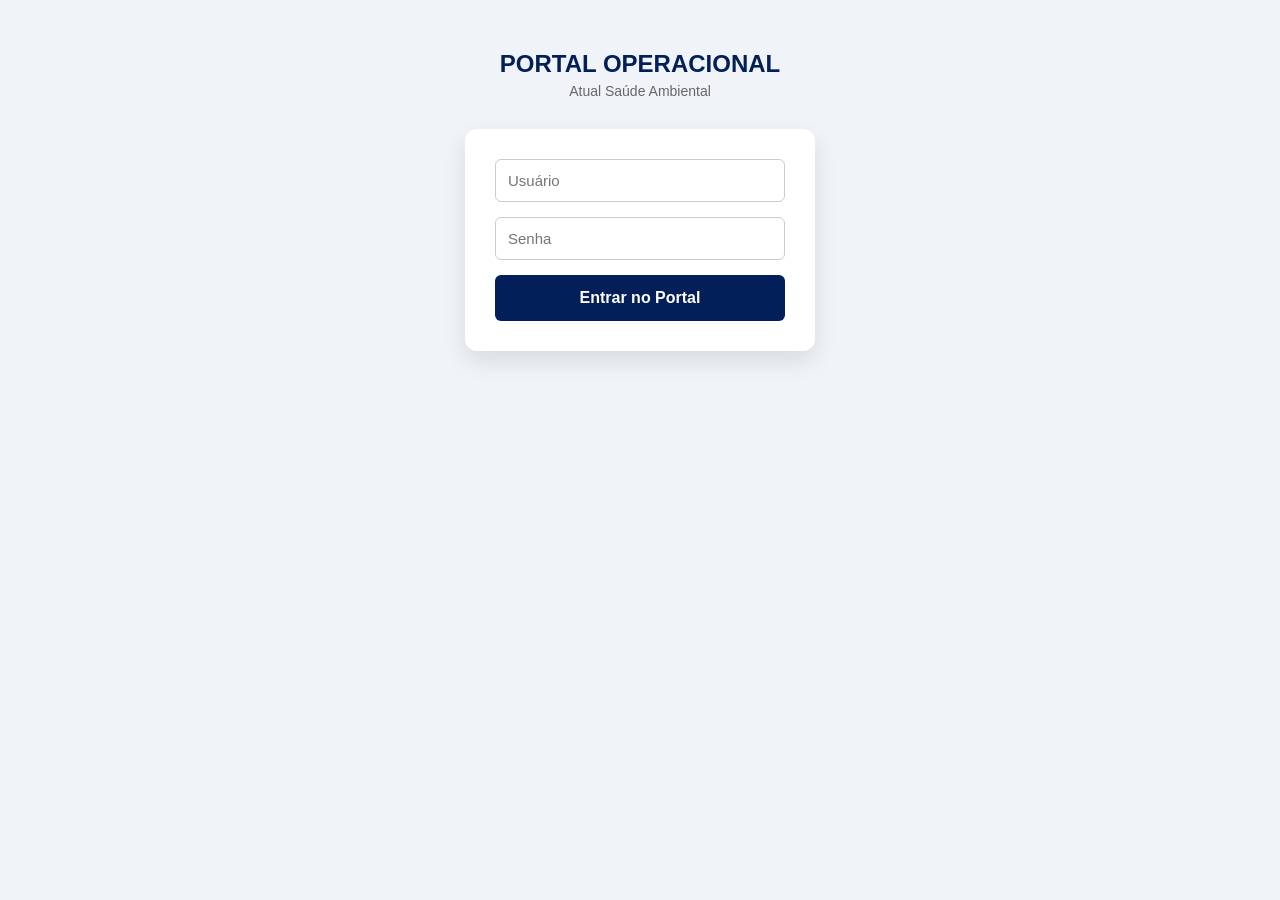
==== comunicados/index.html @ cc24ddf3 "Update index.html" ====
<!DOCTYPE html>
<html lang="pt-BR">
<head>
    <meta charset="UTF-8">
    <meta name="viewport" content="width=device-width, initial-scale=1.0">
    <title>Gestão de Serviços - Comunicados</title>
    
    <!-- Link para o Manifest do PWA -->
    <link rel="manifest" href="../manifest.json">
    
    <!-- Porteiro Visual: Verifica se o usuário passou pelo menu principal -->
    <script>
        if (sessionStorage.getItem("sessaoAtiva") !== "true") {
            window.location.href = "../index.html";
        }
    </script>

    <style>
        :root {
            --primary-color: #021f59;
            --success-color: #28a745;
            --error-color: #dc3545;
            --bg-body: transparent; 
            --bg-container: #e9ecef; 
            --text-color: #333;
            --border-color: #ddd;
        }

        * { box-sizing: border-box; margin: 0; padding: 0; font-family: 'Segoe UI', Tahoma, Geneva, Verdana, sans-serif; }

        body { background-color: var(--bg-body); color: var(--text-color); padding: 20px; }

        /* ================================
           BLOQUEADOR DE TELA GLOBAL
           ================================ */
        #global-loader {
            position: fixed; top: 0; left: 0; width: 100%; height: 100%;
            background: transparent;
            z-index: 9999;
            display: flex; align-items: center; justify-content: center;
        }
        #global-loader.hidden { display: none !important; }
        
        .loader-box {
            background: white;
            padding: 20px 30px;
            border-radius: 12px;
            box-shadow: 0 4px 15px rgba(0,0,0,0.2);
            display: flex; flex-direction: column; align-items: center;
        }
        
        .spinner {
            border: 4px solid #e2e8f0; border-top: 4px solid var(--primary-color);
            border-radius: 50%; width: 40px; height: 40px; animation: spin 1s linear infinite;
            margin-bottom: 10px;
        }
        .spinner-text { font-size: 15px; font-weight: 600; color: var(--primary-color); }
        @keyframes spin { 0% { transform: rotate(0deg); } 100% { transform: rotate(360deg); } }

        /* ================================
           ESTILOS DO PAINEL
           ================================ */
        .dashboard-container { width: 100%; max-width: 1200px; margin: 0 auto; }
        .top-bar-actions { display: flex; justify-content: flex-end; gap: 15px; margin-bottom: 15px; }
        .panel-box { background: var(--bg-container); padding: 25px; border-radius: 12px; box-shadow: 0 4px 15px rgba(0,0,0,0.2); min-height: 70vh; }
        .panel-header { margin-bottom: 20px; display: flex; flex-direction: column; align-items: flex-start; }
        .panel-header-top { display: flex; justify-content: space-between; width: 100%; align-items: center; }
        .panel-header h2 { font-size: 20px; color: #2c3e50; }

        .tab-container { display: flex; gap: 10px; margin-top: 15px; overflow-x: auto; overflow-y: hidden; width: 100%; border-bottom: 1px solid #ccc; height: 45px; align-items: flex-end; scrollbar-width: none; -ms-overflow-style: none; }
        .tab-container::-webkit-scrollbar { display: none; }
        .tab-btn { background: transparent; border: none; padding: 8px 15px; cursor: pointer; font-size: 14px; font-weight: 600; color: #6b7280; border-bottom: 3px solid transparent; transition: all 0.3s; white-space: nowrap; margin-bottom: -1px; height: auto; }
        .tab-btn:hover { color: var(--primary-color); }
        .tab-btn.active { color: var(--primary-color); border-bottom-color: var(--primary-color); }

        .btn { display: flex; align-items: center; justify-content: center; gap: 8px; padding: 10px 20px; border-radius: 6px; cursor: pointer; font-weight: bold; font-size: 14px; transition: all 0.2s; border: none; }
        .btn:hover:not(:disabled) { opacity: 0.9; transform: translateY(-1px); }
        .btn:disabled { opacity: 0.5; cursor: not-allowed; }
        
        .btn-historico { background-color: #ffffff; color: #333; border: 1px solid #ccc; }
        .btn-novo { background-color: var(--primary-color); color: white; }
        .btn-block { width: 100%; margin-top: 15px; }
        .btn-importar { display: flex; align-items: center; justify-content: center; gap: 6px; background-color: #e2e8f0; border: 1px solid #cbd5e1; color: #374151; font-weight: 600; font-size: 14px; border-radius: 6px; padding: 0 16px; cursor: pointer; transition: background-color 0.2s; height: 100%; }
        .btn-importar:hover { background-color: #cbd5e1; }

        .table-container { overflow-x: auto; width: 100%; }
        table { width: 100%; border-collapse: collapse; min-width: 800px; background: transparent; table-layout: fixed; }
        th, td { padding: 15px 10px; text-align: left; border-bottom: 1px solid #d1d5db; font-size: 14px; vertical-align: middle; }
        th { color: #6b7280; font-weight: bold; font-size: 12px; text-transform: uppercase; white-space: nowrap; }
        tr:hover { background-color: rgba(255,255,255,0.4); } 
        .actions { display: flex; gap: 5px; align-items: center; justify-content: flex-start; }
        .icon-btn { background: none; border: none; cursor: pointer; color: #6b7280; display: flex; align-items: center; justify-content: center; padding: 5px; transition: transform 0.2s; }
        .icon-btn:hover { transform: scale(1.1); color: var(--primary-color); }
        .icon-btn.delete:hover { color: var(--error-color); }
        .icon-btn.share:hover { color: #28a745; }

        .form-grid { display: grid; grid-template-columns: repeat(auto-fit, minmax(200px, 1fr)); gap: 15px; margin-bottom: 15px; }
        .row-top { display: grid; grid-template-columns: 2fr 1fr 1.2fr; gap: 15px; margin-bottom: 15px; }
        .row-middle { display: grid; grid-template-columns: 2.5fr 1fr; gap: 15px; margin-bottom: 15px; }
        @media (max-width: 768px) { .row-top, .row-middle, .form-grid { grid-template-columns: 1fr; } }

        .form-group { display: flex; flex-direction: column; gap: 5px; }
        .centered-group { align-items: center; text-align: center; }
        .form-group label.title-label { font-size: 13px; font-weight: 600; color: var(--primary-color); text-align: left; width: 100%; }

        input[type="text"], input[type="date"], input[type="time"], input[type="number"], select, textarea { width: 100%; padding: 10px; border: 1px solid var(--border-color); border-radius: 4px; font-size: 14px; outline: none; transition: border-color 0.3s; }
        input:focus, select:focus, textarea:focus { border-color: var(--primary-color); }
        input:disabled { background-color: #e9ecef; cursor: not-allowed; }
        textarea { resize: vertical; min-height: 80px; }
        .time-group { display: flex; align-items: center; gap: 8px; justify-content: center; width: 100%; }
        .time-group span { font-size: 14px; font-weight: 500; }

        .servicos-checkboxes-geral, .servicos-checkboxes { display: flex; flex-wrap: wrap; gap: 10px 20px; background: #f8f9fa; border: 1px solid #eee; border-radius: 6px; padding: 10px; height: 100%; align-content: flex-start; }
        .servicos-checkboxes { display: grid; grid-template-columns: 1fr 1fr; gap: 8px; }
        .option-lbl { display: flex; align-items: center; gap: 5px; font-size: 13px; color: #444; cursor: pointer; }
        .lbl-outro { flex-direction: column; align-items: flex-start; width: 100%; grid-column: 1 / -1; }
        input[type="checkbox"], input[type="radio"] { width: 14px; height: 14px; margin: 0; cursor: pointer; }
        .input-outro { margin-top: 5px; padding: 6px; font-size: 12px; width: 100%; }

        .promo-section { grid-column: 1 / -1; display: grid; grid-template-columns: repeat(auto-fit, minmax(280px, 1fr)); gap: 15px; margin-top: 10px; margin-bottom: 15px; }
        .promo-card { background-color: white; border: 2px solid #e9ecef; border-radius: 12px; padding: 15px; display: flex; flex-direction: column; gap: 12px; cursor: pointer; transition: all 0.3s ease; }
        .promo-card.active { border-color: var(--primary-color); box-shadow: 0 4px 12px rgba(2, 31, 89, 0.15); background-color: #fcfdfe; }
        .promo-card-title { font-size: 15px; font-weight: bold; color: var(--primary-color); text-align: center; border-bottom: 1px solid #eee; padding-bottom: 8px; }
        .input-money-group { display: flex; align-items: center; gap: 8px; }
        .input-money-group span { font-weight: bold; color: #555; }
        .pragas-display { background: #f8f9fa; border: 1px solid #eee; border-radius: 6px; padding: 10px; font-size: 12px; color: #444; min-height: 60px; display: flex; flex-direction: column; text-align: left; }
        .pragas-display strong { color: var(--primary-color); margin-bottom: 4px; }
        
        .checkbox-section { grid-column: 1 / -1; margin-bottom: 15px; background-color: #f0f4f8; border-radius: 8px; padding: 15px; border: 1px dashed var(--primary-color); }
        .checkbox-container { display: grid; grid-template-columns: repeat(auto-fill, minmax(140px, 1fr)); gap: 15px; margin-top: 10px; }
        .checkbox-item { display: flex; align-items: center; gap: 8px; font-size: 13px; color: #333; cursor: pointer; }
        .checkbox-item.item-outro { flex-direction: column; align-items: flex-start; grid-column: 1 / -1; }

        .editor-container { border: 1px solid var(--border-color); border-radius: 4px; overflow: hidden; background: white; transition: border-color 0.3s; }
        .editor-container:focus-within { border-color: var(--primary-color); }
        .editor-toolbar { background: #f8f9fa; border-bottom: 1px solid var(--border-color); padding: 5px 10px; display: flex; justify-content: space-between; align-items: center; gap: 5px; }
        .editor-toolbar-group { display: flex; gap: 5px; }
        .editor-btn { background: none; border: 1px solid transparent; border-radius: 4px; cursor: pointer; padding: 4px 10px; font-size: 14px; color: #444; font-family: serif; }
        .editor-btn:hover { background: #e2e8f0; border-color: #cbd5e1; }
        .btn-modelo { font-family: 'Segoe UI', Tahoma, Geneva, Verdana, sans-serif; font-size: 12px; color: var(--primary-color); font-weight: 600; display: flex; align-items: center; gap: 4px; }
        .editor-content { padding: 10px; min-height: 100px; font-size: 14px; outline: none; text-align: left; background: white; }
        .editor-content[data-placeholder]:empty:before { content: attr(data-placeholder); color: #999; pointer-events: none; display: block; }

        .modal-overlay { position: fixed; top: 0; left: 0; width: 100%; height: 100%; background: rgba(0,0,0,0.6); display: none; align-items: center; justify-content: center; z-index: 1000; }
        .modal-box { background: white; padding: 25px; border-radius: 12px; width: 90%; max-width: 400px; text-align: center; box-shadow: 0 10px 25px rgba(0,0,0,0.3); }
        .modal-box.lg { max-width: 950px; max-height: 90vh; overflow-y: auto; text-align: left; }
        .modal-box.md { max-width: 600px; max-height: 90vh; overflow-y: auto; text-align: left; }
        .modal-actions { display: flex; justify-content: center; gap: 15px; margin-top: 20px; }
        .btn-cancel { background-color: #e9ecef; color: #333; }
        .btn-cancel:hover { background-color: #cbd5e1; }

        .filtros-historico { display: flex; gap: 10px; flex-wrap: wrap; background: #f8f9fa; padding: 15px; border-radius: 8px; border: 1px solid #eee; margin-top: 15px; align-items: flex-end; }
        .pagination-container { display: flex; justify-content: space-between; align-items: center; margin-top: 15px; padding-top: 15px; border-top: 1px solid #eee; }
        .page-info { font-size: 14px; font-weight: 600; color: #555; }

        .list-group-import { max-height: 350px; overflow-y: auto; margin-top: 15px; border: 1px solid #eee; border-radius: 8px; text-align: left; }
        .list-item-import { padding: 12px 15px; border-bottom: 1px solid #f1f1f1; cursor: pointer; transition: background 0.2s; display: flex; justify-content: space-between; align-items: center; }
        .list-item-import:hover { background: #f8f9fa; }
        .list-item-import strong { display: block; color: var(--primary-color); font-size: 14px; }
        .list-item-import span { font-size: 11px; color: #777; }
        .btn-select-import { font-size: 11px; padding: 4px 10px; border-radius: 12px; background: #e2e8f0; border: none; cursor: pointer; font-weight: 600; color: var(--primary-color); }
        .list-item-import:hover .btn-select-import { background: var(--primary-color); color: white; }

        #toast-container { position: fixed; top: 20px; right: 20px; z-index: 5000; }
        .toast { min-width: 250px; padding: 15px; border-radius: 4px; color: white; margin-bottom: 10px; opacity: 0; transform: translateX(100%); transition: all 0.3s ease-in-out; display: flex; align-items: center; justify-content: space-between; }
        .toast.show { opacity: 1; transform: translateX(0); }
        .toast.success { background-color: var(--success-color); }
        .toast.error { background-color: var(--error-color); }
    </style>
</head>
<body>

    <div id="toast-container"></div>

    <!-- BLOQUEADOR DE TELA COM CAIXA ELEGANTE E FUNDO INVISÍVEL -->
    <div id="global-loader" class="hidden">
        <div class="loader-box">
            <div class="spinner"></div>
            <div class="spinner-text" id="global-loader-text">Aguarde...</div>
        </div>
    </div>

    <!-- PAINEL PRINCIPAL -->
    <div id="app-container" class="dashboard-container" style="display: block;">
        
        <div class="top-bar-actions">
            <!-- Botão extra para retornar ao menu do portal -->
            <button class="btn btn-historico" style="margin-right: auto; color: var(--error-color); border-color: var(--error-color);" onclick="window.location.href='../index.html'">
                <svg width="18" height="18" viewBox="0 0 24 24" fill="none" stroke="currentColor" stroke-width="2" stroke-linecap="round" stroke-linejoin="round"><line x1="19" y1="12" x2="5" y2="12"></line><polyline points="12 19 5 12 12 5"></polyline></svg>
                Voltar ao Menu
            </button>
            <button class="btn btn-historico" onclick="abrirModalHistorico()">
                <svg width="18" height="18" viewBox="0 0 24 24" fill="none" stroke="currentColor" stroke-width="2" stroke-linecap="round" stroke-linejoin="round"><path d="M12 20v-6M6 20V10M18 20V4"/></svg>
                Histórico
            </button>
            <button class="btn btn-novo" onclick="abrirModalSelecaoNovo()">
                <svg width="18" height="18" viewBox="0 0 24 24" fill="none" stroke="currentColor" stroke-width="2" stroke-linecap="round" stroke-linejoin="round"><circle cx="12" cy="12" r="10"/><line x1="12" y1="8" x2="12" y2="16"/><line x1="8" y1="12" x2="16" y2="12"/></svg>
                Novo Comunicado
            </button>
        </div>

        <div class="panel-box">
            <div class="panel-header">
                <div class="panel-header-top">
                    <h2>Últimos Comunicados</h2>
                </div>
                <div class="tab-container">
                    <button class="tab-btn active" onclick="setFiltroPrincipal('Dedetizacao', this)">Dedetização</button>
                    <button class="tab-btn" onclick="setFiltroPrincipal('Limpeza', this)">Limpeza de Reservatório</button>
                    <button class="tab-btn" onclick="setFiltroPrincipal('Termo', this)">Termonebulização</button>
                </div>
            </div>

            <div class="table-container">
                <table>
                    <thead>
                        <tr>
                            <th style="width: 20%;">Data</th>
                            <th style="width: 40%;">Cliente</th>
                            <th style="width: 20%;">Serviço</th>
                            <th style="width: 20%;">Ações</th>
                        </tr>
                    </thead>
                    <tbody id="tabela-corpo-ultimos">
                    </tbody>
                </table>
            </div>
        </div>
    </div>
    
    <!-- MODAIS DO SISTEMA -->
    <div id="modal-selecao" class="modal-overlay">
        <div class="modal-box">
            <h3 style="color: var(--primary-color); margin-bottom: 10px;">Novo Comunicado</h3>
            <p style="font-size: 14px; color: #555;">Selecione o modelo do formulário que deseja preencher:</p>
            <div style="display: flex; flex-direction: column; gap: 12px; margin-top: 20px;">
                <button class="btn btn-novo" onclick="prepararFormularioNovo('modal-dedetizacao')">Dedetização</button>
                <button class="btn btn-novo" style="background-color: #17a2b8;" onclick="prepararFormularioNovo('modal-limpeza')">Limpeza de Reservatório</button>
                <button class="btn btn-novo" style="background-color: #f39c12; color: #333;" onclick="prepararFormularioNovo('modal-termo')">Termonebulização</button>
            </div>
            <button class="btn btn-cancel btn-block" onclick="fecharModal('modal-selecao')">Cancelar</button>
        </div>
    </div>

    <!-- MODAL DEDETIZAÇÃO -->
    <div id="modal-dedetizacao" class="modal-overlay">
        <div class="modal-box lg">
            <div style="display: flex; justify-content: space-between; align-items: center; margin-bottom: 20px; border-bottom: 1px solid #eee; padding-bottom: 10px;">
                <h3 style="color: var(--primary-color);" id="titulo-modal-dedetizacao">Comunicado - Dedetização</h3>
                <button class="icon-btn" onclick="fecharModal('modal-dedetizacao')"><svg width="24" height="24" viewBox="0 0 24 24" fill="none" stroke="#333" stroke-width="2" stroke-linecap="round" stroke-linejoin="round"><line x1="18" y1="6" x2="6" y2="18"/><line x1="6" y1="6" x2="18" y2="18"/></svg></button>
            </div>
            <form id="form-dedetizacao">
                <div class="row-top">
                    <div class="form-group">
                        <label class="title-label" for="cliente">Nome do Cliente</label>
                        <div style="display: flex; gap: 10px;">
                            <input type="text" id="cliente" required style="flex: 1;">
                            <button type="button" class="btn-importar" onclick="abrirModalImportacao('Dedetizacao')" title="Importar">
                                <svg width="18" height="18" viewBox="0 0 24 24" fill="none" xmlns="http://www.w3.org/2000/svg"><path d="M17.5 19C19.9853 19 22 16.9853 22 14.5C22 12.1325 20.176 10.1983 17.8576 10.0135C17.4334 6.61916 14.5369 4 11 4C7.13401 4 4 7.13401 4 11C4 11.1442 4.00438 11.2874 4.01294 11.4294C2.30214 12.0628 1 13.7388 1 15.5C1 17.9853 3.01472 20 5.5 20H17.5V19Z" fill="#374151"/><path d="M11 16L8 13H10V10H12V13H14L11 16Z" fill="#e2e8f0"/></svg> Importar
                            </button>
                        </div>
                    </div>
                    <div class="form-group centered-group">
                        <label class="title-label" for="data">Data do Serviço</label>
                        <input type="date" id="data" required style="max-width: 150px;">
                    </div>
                    <div class="form-group centered-group">
                        <label class="title-label">Previsão de Horário</label>
                        <div class="time-group">
                            <input type="time" id="hora-inicio" required style="width: 100px; padding: 8px;">
                            <span>às</span>
                            <input type="time" id="hora-fim" required style="width: 100px; padding: 8px;">
                        </div>
                    </div>
                </div>
                
                <div class="row-middle">
                    <div class="form-group">
                        <label class="title-label">Tipo de Serviço (Geral)</label>
                        <div class="servicos-checkboxes-geral">
                            <label class="option-lbl"><input type="checkbox" class="servico-geral-cb" value="Desinsetização"> Desinsetização</label>
                            <label class="option-lbl"><input type="checkbox" class="servico-geral-cb" value="Desratização"> Desratização</label>
                            <label class="option-lbl"><input type="checkbox" class="servico-geral-cb" value="Descupinização"> Descupinização</label>
                            <label class="option-lbl lbl-outro">
                                <div style="display: flex; gap: 5px;"><input type="checkbox" class="servico-geral-cb" value="Outro" id="serv-geral-outro-cb"> Outro</div>
                                <input type="text" id="serv-geral-outro-txt" class="input-outro hidden" placeholder="Qual serviço?">
                            </label>
                        </div>
                    </div>

                    <div class="form-group">
                        <label class="title-label">Vendedor Responsável</label>
                        <div class="servicos-checkboxes" style="height: 100%; display: flex; flex-direction: column; justify-content: center; gap: 15px;">
                            <label class="option-lbl"><input type="radio" name="vendedor" value="Heitor Diego" checked> Heitor Diego</label>
                            <label class="option-lbl"><input type="radio" name="vendedor" value="Gabriel Valero"> Gabriel Valero</label>
                        </div>
                    </div>
                </div>

                <div class="promo-section">
                    <div class="promo-card active" id="card-1" onclick="ativarCard(1)">
                        <div class="promo-card-title">Promocional 01</div>
                        <div class="input-money-group"><span>R$</span><input type="number" id="valor-1" step="0.01" min="0" placeholder="0.00"></div>
                        <div class="form-group">
                            <label class="title-label">Imóvel</label>
                            <select id="imovel-1" class="imovel-select"><option value="Apartamento">Apartamento</option><option value="Casa">Casa</option><option value="Outro">Outro</option></select>
                            <input type="text" id="imovel-outro-txt-1" class="input-outro hidden" placeholder="Qual imóvel?">
                        </div>
                        <div class="form-group">
                            <label class="title-label">Serviços</label>
                            <div class="servicos-checkboxes">
                                <label class="option-lbl"><input type="checkbox" class="servico-cb-1" value="Desinsetização"> Desinsetização</label>
                                <label class="option-lbl"><input type="checkbox" class="servico-cb-1" value="Desratização"> Desratização</label>
                                <label class="option-lbl"><input type="checkbox" class="servico-cb-1" value="Descupinização"> Descupinização</label>
                                <label class="option-lbl lbl-outro"><div style="display: flex; gap: 5px;"><input type="checkbox" class="servico-cb-1" value="Outro" id="serv-outro-cb-1"> Outro</div><input type="text" id="serv-outro-txt-1" class="input-outro hidden" placeholder="Qual serviço?"></label>
                            </div>
                        </div>
                        <div class="pragas-display"><strong>Pragas contempladas:</strong><span id="display-pragas-1">Nenhuma praga selecionada.</span></div>
                    </div>
                    <div class="promo-card" id="card-2" onclick="ativarCard(2)">
                        <div class="promo-card-title">Promocional 02</div>
                        <div class="input-money-group"><span>R$</span><input type="number" id="valor-2" step="0.01" min="0" placeholder="0.00"></div>
                        <div class="form-group">
                            <label class="title-label">Imóvel</label>
                            <select id="imovel-2" class="imovel-select"><option value="Apartamento">Apartamento</option><option value="Casa">Casa</option><option value="Outro">Outro</option></select>
                            <input type="text" id="imovel-outro-txt-2" class="input-outro hidden" placeholder="Qual imóvel?">
                        </div>
                        <div class="form-group">
                            <label class="title-label">Serviços</label>
                            <div class="servicos-checkboxes">
                                <label class="option-lbl"><input type="checkbox" class="servico-cb-2" value="Desinsetização"> Desinsetização</label>
                                <label class="option-lbl"><input type="checkbox" class="servico-cb-2" value="Desratização"> Desratização</label>
                                <label class="option-lbl"><input type="checkbox" class="servico-cb-2" value="Descupinização"> Descupinização</label>
                                <label class="option-lbl lbl-outro"><div style="display: flex; gap: 5px;"><input type="checkbox" class="servico-cb-2" value="Outro" id="serv-outro-cb-2"> Outro</div><input type="text" id="serv-outro-txt-2" class="input-outro hidden" placeholder="Qual serviço?"></label>
                            </div>
                        </div>
                        <div class="pragas-display"><strong>Pragas contempladas:</strong><span id="display-pragas-2">Nenhuma praga selecionada.</span></div>
                    </div>
                    <div class="promo-card" id="card-3" onclick="ativarCard(3)">
                        <div class="promo-card-title">Promocional 03</div>
                        <div class="input-money-group"><span>R$</span><input type="number" id="valor-3" step="0.01" min="0" placeholder="0.00"></div>
                        <div class="form-group">
                            <label class="title-label">Imóvel</label>
                            <select id="imovel-3" class="imovel-select"><option value="Apartamento">Apartamento</option><option value="Casa">Casa</option><option value="Outro">Outro</option></select>
                            <input type="text" id="imovel-outro-txt-3" class="input-outro hidden" placeholder="Qual imóvel?">
                        </div>
                        <div class="form-group">
                            <label class="title-label">Serviços</label>
                            <div class="servicos-checkboxes">
                                <label class="option-lbl"><input type="checkbox" class="servico-cb-3" value="Desinsetização"> Desinsetização</label>
                                <label class="option-lbl"><input type="checkbox" class="servico-cb-3" value="Desratização"> Desratização</label>
                                <label class="option-lbl"><input type="checkbox" class="servico-cb-3" value="Descupinização"> Descupinização</label>
                                <label class="option-lbl lbl-outro"><div style="display: flex; gap: 5px;"><input type="checkbox" class="servico-cb-3" value="Outro" id="serv-outro-cb-3"> Outro</div><input type="text" id="serv-outro-txt-3" class="input-outro hidden" placeholder="Qual serviço?"></label>
                            </div>
                        </div>
                        <div class="pragas-display"><strong>Pragas contempladas:</strong><span id="display-pragas-3">Nenhuma praga selecionada.</span></div>
                    </div>
                </div>

                <div class="checkbox-section">
                    <div class="form-group">
                        <label class="title-label" id="titulo-pragas-dinamico" style="font-size: 16px;">Pragas contempladas promocional 01</label>
                        <div class="checkbox-container">
                            <label class="checkbox-item"><input type="checkbox" class="praga-cb" value="BARATAS"> BARATAS</label>
                            <label class="checkbox-item"><input type="checkbox" class="praga-cb" value="FORMIGAS"> FORMIGAS</label>
                            <label class="checkbox-item"><input type="checkbox" class="praga-cb" value="CUPINS"> CUPINS</label>
                            <label class="checkbox-item"><input type="checkbox" class="praga-cb" value="ROEDORES"> ROEDORES</label>
                            <label class="checkbox-item"><input type="checkbox" class="praga-cb" value="MOSCAS"> MOSCAS</label>
                            <label class="checkbox-item"><input type="checkbox" class="praga-cb" value="MOSQUITOS"> MOSQUITOS</label>
                            <label class="checkbox-item"><input type="checkbox" class="praga-cb" value="CARRAPATOS"> CARRAPATOS</label>
                            <label class="checkbox-item"><input type="checkbox" class="praga-cb" value="PULGAS"> PULGAS</label>
                            <label class="checkbox-item"><input type="checkbox" class="praga-cb" value="ESCORPIÕES"> ESCORPIÕES</label>
                            <label class="checkbox-item"><input type="checkbox" class="praga-cb" value="CARAMUJOS"> CARAMUJOS</label>
                            <label class="checkbox-item item-outro"><div style="display: flex; gap: 8px;"><input type="checkbox" class="praga-cb" value="OUTROS" id="praga-outros-cb"> OUTROS</div><input type="text" id="praga-outros-txt" class="input-outro hidden" placeholder="Especifique a praga..."></label>
                        </div>
                    </div>
                </div>
                <button type="submit" class="btn btn-novo btn-block" id="btn-salvar-dedetizacao">Salvar Comunicado</button>
            </form>
        </div>
    </div>

    <!-- MODAL LIMPEZA -->
    <div id="modal-limpeza" class="modal-overlay">
        <div class="modal-box md">
            <div style="display: flex; justify-content: space-between; align-items: center; margin-bottom: 20px; border-bottom: 1px solid #eee; padding-bottom: 10px;">
                <h3 style="color: #17a2b8;" id="titulo-modal-limpeza">Comunicado - Limpeza de Reservatório</h3>
                <button class="icon-btn" onclick="fecharModal('modal-limpeza')"><svg width="24" height="24" viewBox="0 0 24 24" fill="none" stroke="#333" stroke-width="2" stroke-linecap="round" stroke-linejoin="round"><line x1="18" y1="6" x2="6" y2="18"/><line x1="6" y1="6" x2="18" y2="18"/></svg></button>
            </div>
            <form id="form-limpeza">
                <div class="row-top" style="grid-template-columns: 2fr 1fr;">
                    <div class="form-group">
                        <label class="title-label">Nome do Cliente</label>
                        <div style="display: flex; gap: 10px;">
                            <input type="text" id="cliente-limp" required style="flex: 1;">
                            <button type="button" class="btn-importar" onclick="abrirModalImportacao('Limpeza')" title="Importar">
                                <svg width="18" height="18" viewBox="0 0 24 24" fill="none" xmlns="http://www.w3.org/2000/svg"><path d="M17.5 19C19.9853 19 22 16.9853 22 14.5C22 12.1325 20.176 10.1983 17.8576 10.0135C17.4334 6.61916 14.5369 4 11 4C7.13401 4 4 7.13401 4 11C4 11.1442 4.00438 11.2874 4.01294 11.4294C2.30214 12.0628 1 13.7388 1 15.5C1 17.9853 3.01472 20 5.5 20H17.5V19Z" fill="#374151"/><path d="M11 16L8 13H10V10H12V13H14L11 16Z" fill="#e2e8f0"/></svg> Importar
                            </button>
                        </div>
                    </div>
                    <div class="form-group"><label class="title-label">Data do Serviço</label><input type="date" id="data-limp" required></div>
                </div>
                <div class="form-group" style="margin-bottom: 15px;">
                    <label class="title-label">Vendedor Responsável</label>
                    <div class="servicos-checkboxes">
                        <label class="option-lbl"><input type="radio" name="vendedor-limp" value="Heitor Diego" checked> Heitor Diego</label>
                        <label class="option-lbl"><input type="radio" name="vendedor-limp" value="Gabriel Valero"> Gabriel Valero</label>
                    </div>
                </div>
                <div class="form-group" style="margin-bottom: 15px;">
                    <label class="title-label">Observações</label>
                    <div class="editor-container">
                        <div class="editor-toolbar">
                            <div class="editor-toolbar-group">
                                <button type="button" class="editor-btn" onclick="document.execCommand('bold', false, null)" title="Negrito (Ctrl+B)"><strong>B</strong></button>
                                <button type="button" class="editor-btn" onclick="document.execCommand('italic', false, null)" title="Itálico (Ctrl+I)"><em>I</em></button>
                                <button type="button" class="editor-btn" onclick="document.execCommand('underline', false, null)" title="Sublinhado (Ctrl+U)"><u>U</u></button>
                            </div>
                            <button type="button" class="editor-btn btn-modelo" onclick="inserirModeloLimpeza()" title="Preencher com texto padrão">📝 Inserir Modelo</button>
                        </div>
                        <div id="obs-limp" class="editor-content" contenteditable="true" data-placeholder="Detalhes do serviço..."></div>
                    </div>
                </div>
                <button type="submit" class="btn btn-novo btn-block" style="background-color: #17a2b8;" id="btn-salvar-limpeza">Salvar Comunicado</button>
            </form>
        </div>
    </div>

    <!-- MODAL TERMONEBULIZAÇÃO -->
    <div id="modal-termo" class="modal-overlay">
        <div class="modal-box md">
            <div style="display: flex; justify-content: space-between; align-items: center; margin-bottom: 20px; border-bottom: 1px solid #eee; padding-bottom: 10px;">
                <h3 style="color: #f39c12;" id="titulo-modal-termo">Comunicado - Termonebulização</h3>
                <button class="icon-btn" onclick="fecharModal('modal-termo')"><svg width="24" height="24" viewBox="0 0 24 24" fill="none" stroke="#333" stroke-width="2" stroke-linecap="round" stroke-linejoin="round"><line x1="18" y1="6" x2="6" y2="18"/><line x1="6" y1="6" x2="18" y2="18"/></svg></button>
            </div>
            <form id="form-termo">
                <div class="form-grid">
                    <div class="form-group" style="grid-column: 1 / -1;">
                        <label class="title-label">Nome do Cliente</label>
                        <div style="display: flex; gap: 10px;">
                            <input type="text" id="cliente-termo" required style="flex: 1;">
                            <button type="button" class="btn-importar" onclick="abrirModalImportacao('Termo')" title="Importar">
                                <svg width="18" height="18" viewBox="0 0 24 24" fill="none" xmlns="http://www.w3.org/2000/svg"><path d="M17.5 19C19.9853 19 22 16.9853 22 14.5C22 12.1325 20.176 10.1983 17.8576 10.0135C17.4334 6.61916 14.5369 4 11 4C7.13401 4 4 7.13401 4 11C4 11.1442 4.00438 11.2874 4.01294 11.4294C2.30214 12.0628 1 13.7388 1 15.5C1 17.9853 3.01472 20 5.5 20H17.5V19Z" fill="#374151"/><path d="M11 16L8 13H10V10H12V13H14L11 16Z" fill="#e2e8f0"/></svg> Importar
                            </button>
                        </div>
                    </div>
                    <div class="form-group"><label class="title-label">Data do Serviço</label><input type="date" id="data-termo" required></div>
                    <div class="form-group"><label class="title-label">Previsão de Horário</label>
                        <div class="time-group" style="justify-content: flex-start;"><input type="time" id="hora-inicio-termo" required style="padding: 8px;"><span>às</span><input type="time" id="hora-fim-termo" required style="padding: 8px;"></div>
                    </div>
                </div>
                <div class="form-group" style="margin-bottom: 15px;">
                    <label class="title-label">Vendedor Responsável</label>
                    <div class="servicos-checkboxes">
                        <label class="option-lbl"><input type="radio" name="vendedor-termo" value="Heitor Diego" checked> Heitor Diego</label>
                        <label class="option-lbl"><input type="radio" name="vendedor-termo" value="Gabriel Valero"> Gabriel Valero</label>
                    </div>
                </div>
                <button type="submit" class="btn btn-novo btn-block" style="background-color: #f39c12; color: #333;" id="btn-salvar-termo">Salvar Comunicado</button>
            </form>
        </div>
    </div>

    <!-- MODAL HISTÓRICO -->
    <div id="modal-historico" class="modal-overlay">
        <div class="modal-box lg">
            <div style="margin-bottom: 15px; border-bottom: 1px solid #eee; padding-bottom: 5px;">
                <div style="display: flex; justify-content: space-between; align-items: center;">
                    <h3 style="color: var(--primary-color);">Histórico de Comunicados</h3>
                    <button class="icon-btn" onclick="fecharModal('modal-historico')"><svg width="24" height="24" viewBox="0 0 24 24" fill="none" stroke="#333" stroke-width="2" stroke-linecap="round" stroke-linejoin="round"><line x1="18" y1="6" x2="6" y2="18"/><line x1="6" y1="6" x2="18" y2="18"/></svg></button>
                </div>
                <div class="tab-container" style="border:none; margin-top:10px;">
                    <button class="tab-btn active" onclick="setFiltroHistorico('Dedetizacao', this)">Dedetização</button>
                    <button class="tab-btn" onclick="setFiltroHistorico('Limpeza', this)">Limpeza de Reservatório</button>
                    <button class="tab-btn" onclick="setFiltroHistorico('Termo', this)">Termonebulização</button>
                </div>
            </div>

            <div class="filtros-historico">
                <div style="flex: 1; min-width: 150px;">
                    <label class="title-label" style="font-size: 11px;">BUSCAR CLIENTE</label>
                    <input type="text" id="filtro-cliente" placeholder="Digite o nome..." onkeyup="dispararBuscaHistorico()" style="padding: 8px;">
                </div>
                <div>
                    <label class="title-label" style="font-size: 11px;">DATA INICIAL</label>
                    <input type="date" id="filtro-data-inicio" onchange="dispararBuscaHistorico()" style="padding: 8px;">
                </div>
                <div>
                    <label class="title-label" style="font-size: 11px;">DATA FINAL</label>
                    <input type="date" id="filtro-data-fim" onchange="dispararBuscaHistorico()" style="padding: 8px;">
                </div>
                <button class="btn btn-historico" onclick="limparFiltrosHistorico()" style="padding: 8px 15px;" title="Limpar Filtros">
                    <svg width="18" height="18" viewBox="0 0 24 24" fill="none" stroke="currentColor" stroke-width="2" stroke-linecap="round" stroke-linejoin="round"><line x1="18" y1="6" x2="6" y2="18"></line><line x1="6" y1="6" x2="18" y2="18"></line></svg>
                </button>
            </div>

            <div class="table-container" style="margin-top: 15px;">
                <table>
                    <thead>
                        <tr>
                            <th style="width: 20%;">Data</th>
                            <th style="width: 40%;">Cliente</th>
                            <th style="width: 20%;">Serviço</th>
                            <th style="width: 20%;">Ações</th>
                        </tr>
                    </thead>
                    <tbody id="tabela-corpo-historico">
                    </tbody>
                </table>
            </div>

            <div class="pagination-container">
                <button class="btn btn-historico" id="btn-prev-page" onclick="mudarPagina(-1)">Anterior</button>
                <span class="page-info" id="page-info">Página 1 de 1</span>
                <button class="btn btn-historico" id="btn-next-page" onclick="mudarPagina(1)">Próxima</button>
            </div>
        </div>
    </div>

    <!-- MODAL EXCLUSÃO -->
    <div class="modal-overlay" id="modal-exclusao">
        <div class="modal-box">
            <h3>Confirmar Exclusão</h3>
            <p style="margin-top: 10px;">Tem certeza que deseja excluir este comunicado permanentemente?</p>
            <div class="modal-actions">
                <button class="btn btn-cancel" onclick="fecharModal('modal-exclusao')">Cancelar</button>
                <button class="btn delete" id="btn-confirmar-exclusao" style="background-color: var(--error-color); color: white;">Excluir</button>
            </div>
        </div>
    </div>

    <!-- MODAL IMPORTAÇÃO INTELIGENTE -->
    <div class="modal-overlay" id="modal-importacao" style="z-index: 1050;">
        <div class="modal-box md" style="max-width: 500px;">
            <div style="display: flex; justify-content: space-between; align-items: center; margin-bottom: 15px; border-bottom: 1px solid #eee; padding-bottom: 10px;">
                <h3 style="color: var(--primary-color);">Importar Cliente</h3>
                <button class="icon-btn" onclick="fecharModal('modal-importacao')"><svg width="24" height="24" viewBox="0 0 24 24" fill="none" stroke="#333" stroke-width="2" stroke-linecap="round" stroke-linejoin="round"><line x1="18" y1="6" x2="6" y2="18"/><line x1="6" y1="6" x2="18" y2="18"/></svg></button>
            </div>
            <div class="form-group">
                <input type="text" id="input-busca-importacao" placeholder="🔍 Digite o nome do cliente..." onkeyup="filtrarListaImportacao()" style="padding: 12px; font-size: 15px;">
            </div>
            <div class="list-group-import" id="lista-clientes-importacao">
            </div>
        </div>
    </div>

    <script>
       
    </script>
</body>
</html>
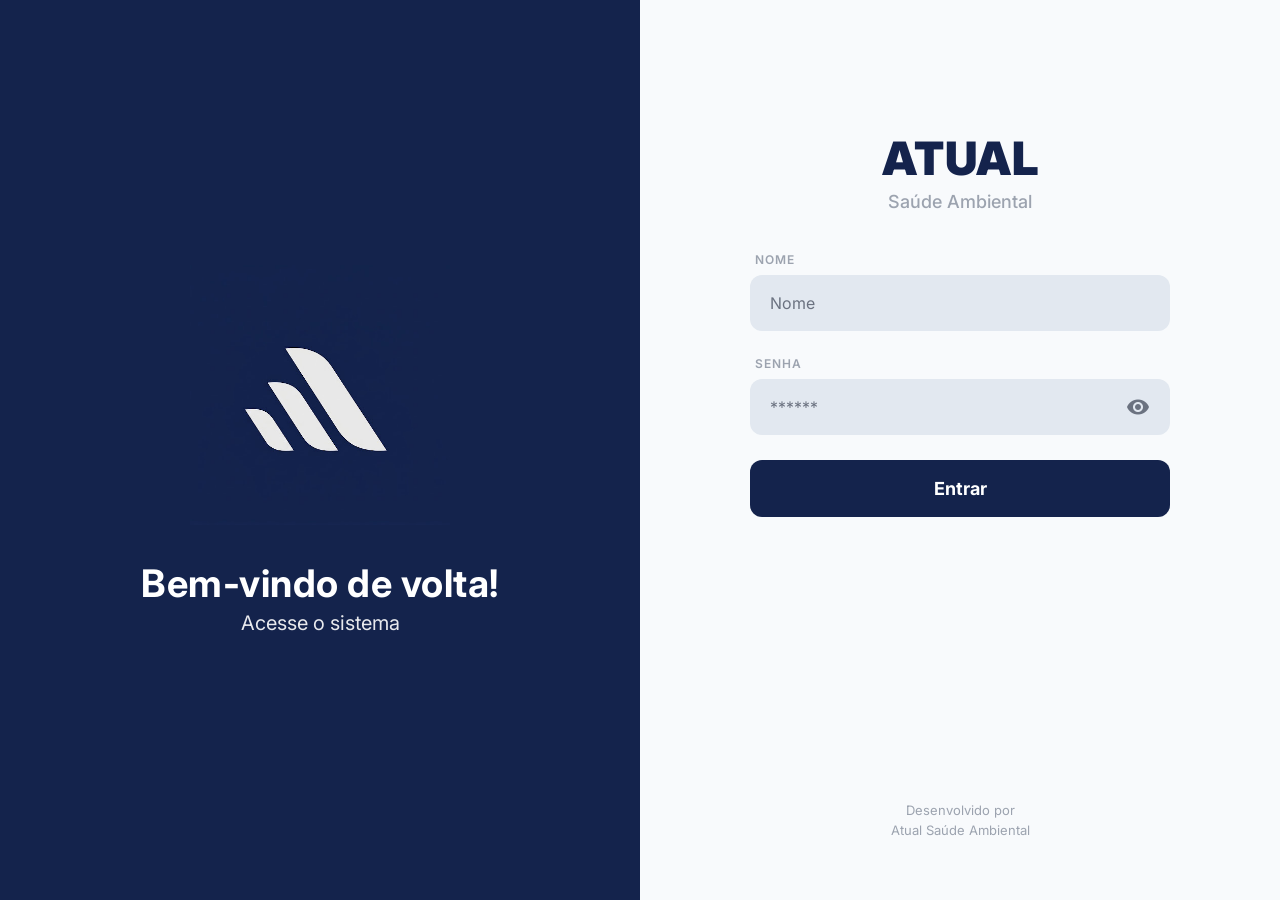
==== commit 737b0ca0: "Add files via upload" ====
--- a/comunicados/index.html
+++ b/comunicados/index.html
@@ -1,551 +1,585 @@
 <!DOCTYPE html>
 <html lang="pt-BR">
+
 <head>
     <meta charset="UTF-8">
-    <meta name="viewport" content="width=device-width, initial-scale=1.0">
+    <meta name="viewport" content="width=device-width, initial-scale=1.0, maximum-scale=1.0, user-scalable=no">
     <title>Gestão de Serviços - Comunicados</title>
-    
-    <!-- Link para o Manifest do PWA -->
+
+    <!-- Padronização: Fontes Inter e Material Icons Exclusivo -->
+    <link href="https://fonts.googleapis.com/icon?family=Material+Icons" rel="stylesheet">
+    <link href="https://fonts.googleapis.com/css2?family=Inter:wght@400;600;700&display=swap" rel="stylesheet">
+
     <link rel="manifest" href="../manifest.json">
-    
-    <!-- Porteiro Visual: Verifica se o usuário passou pelo menu principal -->
+
+    <!-- Proteção de Sessão Unificada -->
     <script>
-        if (sessionStorage.getItem("sessaoAtiva") !== "true") {
-            window.location.href = "../index.html";
-        }
+        if (sessionStorage.getItem("sessaoAtiva") !== "true") { window.location.href = "../index.html"; }
     </script>
 
-    <style>
-        :root {
-            --primary-color: #021f59;
-            --success-color: #28a745;
-            --error-color: #dc3545;
-            --bg-body: transparent; 
-            --bg-container: #e9ecef; 
-            --text-color: #333;
-            --border-color: #ddd;
-        }
-
-        * { box-sizing: border-box; margin: 0; padding: 0; font-family: 'Segoe UI', Tahoma, Geneva, Verdana, sans-serif; }
-
-        body { background-color: var(--bg-body); color: var(--text-color); padding: 20px; }
-
-        /* ================================
-           BLOQUEADOR DE TELA GLOBAL
-           ================================ */
-        #global-loader {
-            position: fixed; top: 0; left: 0; width: 100%; height: 100%;
-            background: transparent;
-            z-index: 9999;
-            display: flex; align-items: center; justify-content: center;
-        }
-        #global-loader.hidden { display: none !important; }
-        
-        .loader-box {
-            background: white;
-            padding: 20px 30px;
-            border-radius: 12px;
-            box-shadow: 0 4px 15px rgba(0,0,0,0.2);
-            display: flex; flex-direction: column; align-items: center;
-        }
-        
-        .spinner {
-            border: 4px solid #e2e8f0; border-top: 4px solid var(--primary-color);
-            border-radius: 50%; width: 40px; height: 40px; animation: spin 1s linear infinite;
-            margin-bottom: 10px;
-        }
-        .spinner-text { font-size: 15px; font-weight: 600; color: var(--primary-color); }
-        @keyframes spin { 0% { transform: rotate(0deg); } 100% { transform: rotate(360deg); } }
-
-        /* ================================
-           ESTILOS DO PAINEL
-           ================================ */
-        .dashboard-container { width: 100%; max-width: 1200px; margin: 0 auto; }
-        .top-bar-actions { display: flex; justify-content: flex-end; gap: 15px; margin-bottom: 15px; }
-        .panel-box { background: var(--bg-container); padding: 25px; border-radius: 12px; box-shadow: 0 4px 15px rgba(0,0,0,0.2); min-height: 70vh; }
-        .panel-header { margin-bottom: 20px; display: flex; flex-direction: column; align-items: flex-start; }
-        .panel-header-top { display: flex; justify-content: space-between; width: 100%; align-items: center; }
-        .panel-header h2 { font-size: 20px; color: #2c3e50; }
-
-        .tab-container { display: flex; gap: 10px; margin-top: 15px; overflow-x: auto; overflow-y: hidden; width: 100%; border-bottom: 1px solid #ccc; height: 45px; align-items: flex-end; scrollbar-width: none; -ms-overflow-style: none; }
-        .tab-container::-webkit-scrollbar { display: none; }
-        .tab-btn { background: transparent; border: none; padding: 8px 15px; cursor: pointer; font-size: 14px; font-weight: 600; color: #6b7280; border-bottom: 3px solid transparent; transition: all 0.3s; white-space: nowrap; margin-bottom: -1px; height: auto; }
-        .tab-btn:hover { color: var(--primary-color); }
-        .tab-btn.active { color: var(--primary-color); border-bottom-color: var(--primary-color); }
-
-        .btn { display: flex; align-items: center; justify-content: center; gap: 8px; padding: 10px 20px; border-radius: 6px; cursor: pointer; font-weight: bold; font-size: 14px; transition: all 0.2s; border: none; }
-        .btn:hover:not(:disabled) { opacity: 0.9; transform: translateY(-1px); }
-        .btn:disabled { opacity: 0.5; cursor: not-allowed; }
-        
-        .btn-historico { background-color: #ffffff; color: #333; border: 1px solid #ccc; }
-        .btn-novo { background-color: var(--primary-color); color: white; }
-        .btn-block { width: 100%; margin-top: 15px; }
-        .btn-importar { display: flex; align-items: center; justify-content: center; gap: 6px; background-color: #e2e8f0; border: 1px solid #cbd5e1; color: #374151; font-weight: 600; font-size: 14px; border-radius: 6px; padding: 0 16px; cursor: pointer; transition: background-color 0.2s; height: 100%; }
-        .btn-importar:hover { background-color: #cbd5e1; }
-
-        .table-container { overflow-x: auto; width: 100%; }
-        table { width: 100%; border-collapse: collapse; min-width: 800px; background: transparent; table-layout: fixed; }
-        th, td { padding: 15px 10px; text-align: left; border-bottom: 1px solid #d1d5db; font-size: 14px; vertical-align: middle; }
-        th { color: #6b7280; font-weight: bold; font-size: 12px; text-transform: uppercase; white-space: nowrap; }
-        tr:hover { background-color: rgba(255,255,255,0.4); } 
-        .actions { display: flex; gap: 5px; align-items: center; justify-content: flex-start; }
-        .icon-btn { background: none; border: none; cursor: pointer; color: #6b7280; display: flex; align-items: center; justify-content: center; padding: 5px; transition: transform 0.2s; }
-        .icon-btn:hover { transform: scale(1.1); color: var(--primary-color); }
-        .icon-btn.delete:hover { color: var(--error-color); }
-        .icon-btn.share:hover { color: #28a745; }
-
-        .form-grid { display: grid; grid-template-columns: repeat(auto-fit, minmax(200px, 1fr)); gap: 15px; margin-bottom: 15px; }
-        .row-top { display: grid; grid-template-columns: 2fr 1fr 1.2fr; gap: 15px; margin-bottom: 15px; }
-        .row-middle { display: grid; grid-template-columns: 2.5fr 1fr; gap: 15px; margin-bottom: 15px; }
-        @media (max-width: 768px) { .row-top, .row-middle, .form-grid { grid-template-columns: 1fr; } }
-
-        .form-group { display: flex; flex-direction: column; gap: 5px; }
-        .centered-group { align-items: center; text-align: center; }
-        .form-group label.title-label { font-size: 13px; font-weight: 600; color: var(--primary-color); text-align: left; width: 100%; }
-
-        input[type="text"], input[type="date"], input[type="time"], input[type="number"], select, textarea { width: 100%; padding: 10px; border: 1px solid var(--border-color); border-radius: 4px; font-size: 14px; outline: none; transition: border-color 0.3s; }
-        input:focus, select:focus, textarea:focus { border-color: var(--primary-color); }
-        input:disabled { background-color: #e9ecef; cursor: not-allowed; }
-        textarea { resize: vertical; min-height: 80px; }
-        .time-group { display: flex; align-items: center; gap: 8px; justify-content: center; width: 100%; }
-        .time-group span { font-size: 14px; font-weight: 500; }
-
-        .servicos-checkboxes-geral, .servicos-checkboxes { display: flex; flex-wrap: wrap; gap: 10px 20px; background: #f8f9fa; border: 1px solid #eee; border-radius: 6px; padding: 10px; height: 100%; align-content: flex-start; }
-        .servicos-checkboxes { display: grid; grid-template-columns: 1fr 1fr; gap: 8px; }
-        .option-lbl { display: flex; align-items: center; gap: 5px; font-size: 13px; color: #444; cursor: pointer; }
-        .lbl-outro { flex-direction: column; align-items: flex-start; width: 100%; grid-column: 1 / -1; }
-        input[type="checkbox"], input[type="radio"] { width: 14px; height: 14px; margin: 0; cursor: pointer; }
-        .input-outro { margin-top: 5px; padding: 6px; font-size: 12px; width: 100%; }
-
-        .promo-section { grid-column: 1 / -1; display: grid; grid-template-columns: repeat(auto-fit, minmax(280px, 1fr)); gap: 15px; margin-top: 10px; margin-bottom: 15px; }
-        .promo-card { background-color: white; border: 2px solid #e9ecef; border-radius: 12px; padding: 15px; display: flex; flex-direction: column; gap: 12px; cursor: pointer; transition: all 0.3s ease; }
-        .promo-card.active { border-color: var(--primary-color); box-shadow: 0 4px 12px rgba(2, 31, 89, 0.15); background-color: #fcfdfe; }
-        .promo-card-title { font-size: 15px; font-weight: bold; color: var(--primary-color); text-align: center; border-bottom: 1px solid #eee; padding-bottom: 8px; }
-        .input-money-group { display: flex; align-items: center; gap: 8px; }
-        .input-money-group span { font-weight: bold; color: #555; }
-        .pragas-display { background: #f8f9fa; border: 1px solid #eee; border-radius: 6px; padding: 10px; font-size: 12px; color: #444; min-height: 60px; display: flex; flex-direction: column; text-align: left; }
-        .pragas-display strong { color: var(--primary-color); margin-bottom: 4px; }
-        
-        .checkbox-section { grid-column: 1 / -1; margin-bottom: 15px; background-color: #f0f4f8; border-radius: 8px; padding: 15px; border: 1px dashed var(--primary-color); }
-        .checkbox-container { display: grid; grid-template-columns: repeat(auto-fill, minmax(140px, 1fr)); gap: 15px; margin-top: 10px; }
-        .checkbox-item { display: flex; align-items: center; gap: 8px; font-size: 13px; color: #333; cursor: pointer; }
-        .checkbox-item.item-outro { flex-direction: column; align-items: flex-start; grid-column: 1 / -1; }
-
-        .editor-container { border: 1px solid var(--border-color); border-radius: 4px; overflow: hidden; background: white; transition: border-color 0.3s; }
-        .editor-container:focus-within { border-color: var(--primary-color); }
-        .editor-toolbar { background: #f8f9fa; border-bottom: 1px solid var(--border-color); padding: 5px 10px; display: flex; justify-content: space-between; align-items: center; gap: 5px; }
-        .editor-toolbar-group { display: flex; gap: 5px; }
-        .editor-btn { background: none; border: 1px solid transparent; border-radius: 4px; cursor: pointer; padding: 4px 10px; font-size: 14px; color: #444; font-family: serif; }
-        .editor-btn:hover { background: #e2e8f0; border-color: #cbd5e1; }
-        .btn-modelo { font-family: 'Segoe UI', Tahoma, Geneva, Verdana, sans-serif; font-size: 12px; color: var(--primary-color); font-weight: 600; display: flex; align-items: center; gap: 4px; }
-        .editor-content { padding: 10px; min-height: 100px; font-size: 14px; outline: none; text-align: left; background: white; }
-        .editor-content[data-placeholder]:empty:before { content: attr(data-placeholder); color: #999; pointer-events: none; display: block; }
-
-        .modal-overlay { position: fixed; top: 0; left: 0; width: 100%; height: 100%; background: rgba(0,0,0,0.6); display: none; align-items: center; justify-content: center; z-index: 1000; }
-        .modal-box { background: white; padding: 25px; border-radius: 12px; width: 90%; max-width: 400px; text-align: center; box-shadow: 0 10px 25px rgba(0,0,0,0.3); }
-        .modal-box.lg { max-width: 950px; max-height: 90vh; overflow-y: auto; text-align: left; }
-        .modal-box.md { max-width: 600px; max-height: 90vh; overflow-y: auto; text-align: left; }
-        .modal-actions { display: flex; justify-content: center; gap: 15px; margin-top: 20px; }
-        .btn-cancel { background-color: #e9ecef; color: #333; }
-        .btn-cancel:hover { background-color: #cbd5e1; }
-
-        .filtros-historico { display: flex; gap: 10px; flex-wrap: wrap; background: #f8f9fa; padding: 15px; border-radius: 8px; border: 1px solid #eee; margin-top: 15px; align-items: flex-end; }
-        .pagination-container { display: flex; justify-content: space-between; align-items: center; margin-top: 15px; padding-top: 15px; border-top: 1px solid #eee; }
-        .page-info { font-size: 14px; font-weight: 600; color: #555; }
-
-        .list-group-import { max-height: 350px; overflow-y: auto; margin-top: 15px; border: 1px solid #eee; border-radius: 8px; text-align: left; }
-        .list-item-import { padding: 12px 15px; border-bottom: 1px solid #f1f1f1; cursor: pointer; transition: background 0.2s; display: flex; justify-content: space-between; align-items: center; }
-        .list-item-import:hover { background: #f8f9fa; }
-        .list-item-import strong { display: block; color: var(--primary-color); font-size: 14px; }
-        .list-item-import span { font-size: 11px; color: #777; }
-        .btn-select-import { font-size: 11px; padding: 4px 10px; border-radius: 12px; background: #e2e8f0; border: none; cursor: pointer; font-weight: 600; color: var(--primary-color); }
-        .list-item-import:hover .btn-select-import { background: var(--primary-color); color: white; }
-
-        #toast-container { position: fixed; top: 20px; right: 20px; z-index: 5000; }
-        .toast { min-width: 250px; padding: 15px; border-radius: 4px; color: white; margin-bottom: 10px; opacity: 0; transform: translateX(100%); transition: all 0.3s ease-in-out; display: flex; align-items: center; justify-content: space-between; }
-        .toast.show { opacity: 1; transform: translateX(0); }
-        .toast.success { background-color: var(--success-color); }
-        .toast.error { background-color: var(--error-color); }
-    </style>
+    <link rel="stylesheet" href="stylebase.css">
+    <link rel="stylesheet" media="screen and (min-width: 1025px)" href="styledesktop.css">
+    <link rel="stylesheet" media="screen and (max-width: 1024px)" href="stylemobile.css">
 </head>
+
 <body>
 
     <div id="toast-container"></div>
 
-    <!-- BLOQUEADOR DE TELA COM CAIXA ELEGANTE E FUNDO INVISÍVEL -->
-    <div id="global-loader" class="hidden">
+    <!-- LOADER GLOBAL (Apenas para gerar/apagar) -->
+    <div id="global-loader" class="global-loader hidden">
         <div class="loader-box">
             <div class="spinner"></div>
             <div class="spinner-text" id="global-loader-text">Aguarde...</div>
         </div>
     </div>
 
-    <!-- PAINEL PRINCIPAL -->
-    <div id="app-container" class="dashboard-container" style="display: block;">
-        
-        <div class="top-bar-actions">
-            <!-- Botão extra para retornar ao menu do portal -->
-            <button class="btn btn-historico" style="margin-right: auto; color: var(--error-color); border-color: var(--error-color);" onclick="window.location.href='../index.html'">
-                <svg width="18" height="18" viewBox="0 0 24 24" fill="none" stroke="currentColor" stroke-width="2" stroke-linecap="round" stroke-linejoin="round"><line x1="19" y1="12" x2="5" y2="12"></line><polyline points="12 19 5 12 12 5"></polyline></svg>
-                Voltar ao Menu
-            </button>
-            <button class="btn btn-historico" onclick="abrirModalHistorico()">
-                <svg width="18" height="18" viewBox="0 0 24 24" fill="none" stroke="currentColor" stroke-width="2" stroke-linecap="round" stroke-linejoin="round"><path d="M12 20v-6M6 20V10M18 20V4"/></svg>
-                Histórico
-            </button>
-            <button class="btn btn-novo" onclick="abrirModalSelecaoNovo()">
-                <svg width="18" height="18" viewBox="0 0 24 24" fill="none" stroke="currentColor" stroke-width="2" stroke-linecap="round" stroke-linejoin="round"><circle cx="12" cy="12" r="10"/><line x1="12" y1="8" x2="12" y2="16"/><line x1="8" y1="12" x2="16" y2="12"/></svg>
-                Novo Comunicado
-            </button>
-        </div>
-
-        <div class="panel-box">
-            <div class="panel-header">
-                <div class="panel-header-top">
-                    <h2>Últimos Comunicados</h2>
-                </div>
-                <div class="tab-container">
-                    <button class="tab-btn active" onclick="setFiltroPrincipal('Dedetizacao', this)">Dedetização</button>
-                    <button class="tab-btn" onclick="setFiltroPrincipal('Limpeza', this)">Limpeza de Reservatório</button>
-                    <button class="tab-btn" onclick="setFiltroPrincipal('Termo', this)">Termonebulização</button>
-                </div>
-            </div>
-
-            <div class="table-container">
-                <table>
-                    <thead>
-                        <tr>
-                            <th style="width: 20%;">Data</th>
-                            <th style="width: 40%;">Cliente</th>
-                            <th style="width: 20%;">Serviço</th>
-                            <th style="width: 20%;">Ações</th>
-                        </tr>
-                    </thead>
-                    <tbody id="tabela-corpo-ultimos">
-                    </tbody>
-                </table>
+    <!-- MODAL CUSTOMIZADO GERAL -->
+    <div id="modal-sistema" class="modal-overlay">
+        <div class="modal-box">
+            <p id="modal-texto" style="font-size: 16px; margin-bottom: 20px; color: #1f2937; line-height: 1.5;"></p>
+            <div id="modal-botoes" class="modal-actions" style="display: flex; justify-content: center; gap: 15px;">
+                <!-- Botões injetados via JS -->
             </div>
         </div>
     </div>
-    
-    <!-- MODAIS DO SISTEMA -->
+
+    <div id="app-container" class="dashboard-container">
+
+        <!-- NAVBAR GERAL -->
+        <div class="navbar">
+            <h1><span class="material-icons" style="color: var(--primary-color);">campaign</span> Comunicados</h1>
+            <div style="display:flex; align-items:center;">
+                <a href="../index.html" class="btn-voltar-portal">
+                    <span class="material-icons" style="font-size:16px;">arrow_back</span> Voltar
+                </a>
+                <span style="font-size: 13px; color:#4b5563; margin-right: 15px;">Olá, <strong id="displayUsuario"
+                        style="color:#111827;">...</strong></span>
+                <span class="btn-sair" onclick="fazerLogout()">Sair</span>
+            </div>
+        </div>
+
+        <div class="content">
+
+            <!-- ========================================== -->
+            <!-- VIEW 1: DASHBOARD PRINCIPAL                -->
+            <!-- ========================================== -->
+            <div id="view-dashboard" class="view-section active">
+
+                <div class="dash-tabs" style="flex-wrap: wrap; justify-content: center;">
+                    <button class="tab-btn active" onclick="setFiltroPrincipal('Dedetizacao', this)">
+                        <span class="material-icons" style="font-size:18px;">pest_control</span> Dedetização
+                    </button>
+                    <button class="tab-btn" onclick="setFiltroPrincipal('Limpeza', this)">
+                        <span class="material-icons" style="font-size:18px;">water_drop</span> Limpeza
+                    </button>
+                    <button class="tab-btn" onclick="setFiltroPrincipal('Termo', this)">
+                        <span class="material-icons" style="font-size:18px;">air</span> Fumacê
+                    </button>
+                </div>
+
+                <div class="metrics-container">
+                    <div class="card-metric">
+                        <span id="lblTotal" style="text-transform: uppercase; font-size: 12px;">Total de
+                            Comunicados</span>
+                        <strong id="dashTotal">0</strong>
+                    </div>
+                </div>
+
+                <div class="action-bar">
+                    <button class="btn-action btn-historico" onclick="abrirViewHistorico()">
+                        <span class="material-icons" style="font-size:18px;">manage_search</span> Histórico
+                    </button>
+                    <button class="btn-action btn-novo" onclick="abrirModalSelecaoNovo()">
+                        <span class="material-icons" style="font-size:18px;">add_circle</span> Novo Comunicado
+                    </button>
+                </div>
+
+                <div class="table-container">
+                    <h3 style="margin-top:0; color:#111827; font-size:16px; margin-bottom:15px;">Últimas emissões</h3>
+                    <div style="overflow-x: auto;">
+                        <table class="styled-table">
+                            <thead>
+                                <tr>
+                                    <th style="width: 40%;">Cliente</th>
+                                    <th style="width: 20%;">Serviço</th>
+                                    <th style="width: 20%;">Data</th>
+                                    <th style="width: 20%; text-align:center;">Ações</th>
+                                </tr>
+                            </thead>
+                            <tbody id="tabela-corpo-ultimos">
+                                <tr>
+                                    <td colspan="4" style="text-align: center; color: #6b7280; padding: 25px;">
+                                        <div style="display: flex; align-items: center; justify-content: center; gap: 10px; white-space: nowrap;">
+                                            <span>Carregando dados...</span>
+                                            <div class="spinner"
+                                                style="width: 18px; height: 18px; border-width: 3px; margin: 0; flex-shrink: 0;">
+                                            </div>
+                                        </div>
+                                    </td>
+                                </tr>
+                            </tbody>
+                        </table>
+                    </div>
+                </div>
+            </div>
+
+            <!-- ========================================== -->
+            <!-- VIEW 2: HISTÓRICO COMPLETO                 -->
+            <!-- ========================================== -->
+            <!-- CORREÇÃO AQUI: removida a classe 'hidden' -->
+            <div id="view-historico" class="view-section">
+                <div style="display:flex; justify-content:space-between; align-items:center; margin-bottom:20px;">
+                    <h2 class="titulo-tela" style="margin:0; font-size: 20px; transition: color 0.3s;">Histórico de
+                        Comunicados</h2>
+                    <button onclick="fecharHistorico()" class="btn-action btn-historico">
+                        <span class="material-icons" style="font-size:18px;">arrow_back</span> Voltar
+                    </button>
+                </div>
+
+                <div class="filtros-card">
+                    <div class="dash-tabs"
+                        style="border:none; margin-bottom: 20px; justify-content: center; flex-wrap: wrap; background: transparent;">
+                        <button class="tab-btn active"
+                            onclick="setFiltroHistorico('Dedetizacao', this)">Dedetização</button>
+                        <button class="tab-btn" onclick="setFiltroHistorico('Limpeza', this)">Limpeza</button>
+                        <button class="tab-btn" onclick="setFiltroHistorico('Termo', this)">Fumacê</button>
+                    </div>
+
+                    <div class="form-grid" style="align-items: end;">
+                        <div class="form-group">
+                            <label class="title-label" style="font-size: 11px; text-transform: uppercase;">Buscar
+                                Cliente</label>
+                            <input type="text" id="filtro-cliente" class="form-input" placeholder="Cliente...">
+                        </div>
+                        <div class="form-group">
+                            <label class="title-label" style="font-size: 11px; text-transform: uppercase;">Data
+                                Inicial</label>
+                            <input type="date" id="filtro-data-inicio" class="form-input">
+                        </div>
+                        <div class="form-group">
+                            <label class="title-label" style="font-size: 11px; text-transform: uppercase;">Data
+                                Final</label>
+                            <input type="date" id="filtro-data-fim" class="form-input">
+                        </div>
+                    </div>
+                    <div style="display: flex; gap: 8px; justify-content: flex-end; margin-top: 15px;">
+                        <button class="btn-action btn-historico" onclick="limparFiltrosHistorico()"><span
+                                class="material-icons" style="font-size:18px;">clear_all</span> Limpar</button>
+                        <button class="btn-action btn-novo" onclick="dispararBuscaHistorico()"><span
+                                class="material-icons" style="font-size:18px;">search</span> Buscar</button>
+                    </div>
+                </div>
+
+                <div class="table-container">
+                    <div style="overflow-x: auto;">
+                        <table class="styled-table">
+                            <thead>
+                                <tr>
+                                    <th style="width: 40%;">Cliente</th>
+                                    <th style="width: 20%;">Serviço</th>
+                                    <th style="width: 20%;">Data</th>
+                                    <th style="width: 20%; text-align:center;">Ações</th>
+                                </tr>
+                            </thead>
+                            <tbody id="tabela-corpo-historico">
+                                <tr>
+                                    <td colspan="4" style="text-align: center; color: #6b7280; padding: 25px;">
+                                        <div style="display: flex; align-items: center; justify-content: center; gap: 10px; white-space: nowrap;">
+                                            <span>Carregando dados...</span>
+                                            <div class="spinner"
+                                                style="width: 18px; height: 18px; border-width: 3px; margin: 0; flex-shrink: 0;">
+                                            </div>
+                                        </div>
+                                    </td>
+                                </tr>
+                            </tbody>
+                        </table>
+                    </div>
+
+                    <div class="pagination-container">
+                        <button class="btn-action btn-historico" id="btn-prev-page"
+                            onclick="mudarPagina(-1)">Anterior</button>
+                        <span class="page-info" id="page-info">Página 1 de 1</span>
+                        <button class="btn-action btn-historico" id="btn-next-page"
+                            onclick="mudarPagina(1)">Próxima</button>
+                    </div>
+                </div>
+            </div>
+
+            <!-- ========================================== -->
+            <!-- VIEW 3: FORMULÁRIOS UNIFICADOS             -->
+            <!-- ========================================== -->
+            <!-- CORREÇÃO AQUI: removida a classe 'hidden' -->
+            <div id="view-formulario" class="view-section">
+                <div style="display:flex; justify-content:flex-end; align-items:center; margin-bottom:20px;">
+                    <button onclick="fecharFormulario()" class="btn-action btn-historico">
+                        <span class="material-icons" style="font-size:18px;">arrow_back</span> Voltar
+                    </button>
+                </div>
+
+                <div class="form-card">
+                    <div class="form-header">
+                        <h2 id="titulo-formulario" class="titulo-tela" style="color: var(--primary-color);">Novo
+                            Comunicado</h2>
+                        <p>Preencha os dados abaixo para salvar no sistema.</p>
+                    </div>
+
+                    <!-- FORMULÁRIO DEDETIZAÇÃO -->
+                    <form id="form-dedetizacao" style="display:none;">
+                        <div class="form-grid">
+                            <div class="form-group" style="grid-column: 1 / -1;">
+                                <label class="title-label" for="cliente">Nome do Cliente</label>
+                                <div class="input-group-row">
+                                    <input type="text" id="cliente" class="form-input" required
+                                        placeholder="Digite o nome completo...">
+                                    <button type="button" class="btn-importar"
+                                        onclick="abrirModalImportacao('Dedetizacao')">
+                                        <span class="material-icons" style="font-size:18px;">cloud_download</span>
+                                        Importar
+                                    </button>
+                                </div>
+                            </div>
+                            <div class="form-group" style="grid-column: 1 / -1;">
+                                <label class="title-label" for="data">Data Realização</label>
+                                <input type="date" id="data" class="form-input" required>
+                            </div>
+                            <div class="form-group" style="grid-column: 1 / -1;">
+                                <label class="title-label">Horário (Entrada / Saída)</label>
+                                <div class="time-group">
+                                    <input type="time" id="hora-inicio" class="form-input" required>
+                                    <input type="time" id="hora-fim" class="form-input" required>
+                                </div>
+                            </div>
+                        </div>
+
+                        <div class="form-grid" style="margin-top: 15px;">
+                            <div class="form-group" style="grid-column: 1 / -1;">
+                                <label class="title-label">Tipo de Serviço (Geral)</label>
+                                <div class="servicos-checkboxes-geral">
+                                    <label class="option-lbl"><input type="checkbox" class="servico-geral-cb"
+                                            value="Desinsetização"> Desinsetização</label>
+                                    <label class="option-lbl"><input type="checkbox" class="servico-geral-cb"
+                                            value="Desratização"> Desratização</label>
+                                    <label class="option-lbl"><input type="checkbox" class="servico-geral-cb"
+                                            value="Descupinização"> Descupinização</label>
+                                    <label class="option-lbl lbl-outro">
+                                        <div style="display: flex; gap: 5px;"><input type="checkbox"
+                                                class="servico-geral-cb" value="Outro" id="serv-geral-outro-cb"> Outro
+                                        </div>
+                                        <input type="text" id="serv-geral-outro-txt"
+                                            class="input-outro hidden form-input" placeholder="Qual serviço?">
+                                    </label>
+                                </div>
+                            </div>
+                            <div class="form-group" style="grid-column: 1 / -1;">
+                                <label class="title-label">Vendedor Responsável</label>
+                                <div class="servicos-checkboxes">
+                                    <label class="option-lbl"><input type="radio" name="vendedor" value="Heitor Diego"
+                                            checked> Heitor Diego</label>
+                                    <label class="option-lbl"><input type="radio" name="vendedor"
+                                            value="Gabriel Valero"> Gabriel Valero</label>
+                                </div>
+                            </div>
+                        </div>
+
+                        <div class="promo-section">
+                            <div class="promo-card active" id="card-1" onclick="ativarCard(1)">
+                                <div class="promo-card-title">Promocional 01</div>
+                                <div class="input-money-group"><span>R$</span><input type="number" id="valor-1"
+                                        class="form-input" step="0.01" min="0" placeholder="0.00"></div>
+                                <div class="form-group">
+                                    <label class="title-label">Imóvel</label>
+                                    <select id="imovel-1" class="form-input">
+                                        <option value="Apartamento">Apartamento</option>
+                                        <option value="Casa">Casa</option>
+                                        <option value="Outro">Outro</option>
+                                    </select>
+                                    <input type="text" id="imovel-outro-txt-1" class="input-outro hidden form-input"
+                                        placeholder="Qual imóvel?">
+                                </div>
+                                <div class="form-group">
+                                    <label class="title-label">Serviços</label>
+                                    <div class="servicos-checkboxes">
+                                        <label class="option-lbl"><input type="checkbox" class="servico-cb-1"
+                                                value="Desinsetização"> Desinsetização</label>
+                                        <label class="option-lbl"><input type="checkbox" class="servico-cb-1"
+                                                value="Desratização"> Desratização</label>
+                                        <label class="option-lbl"><input type="checkbox" class="servico-cb-1"
+                                                value="Descupinização"> Descupinização</label>
+                                        <label class="option-lbl lbl-outro">
+                                            <div style="display: flex; gap: 5px;"><input type="checkbox"
+                                                    class="servico-cb-1" value="Outro" id="serv-outro-cb-1"> Outro</div>
+                                            <input type="text" id="serv-outro-txt-1"
+                                                class="input-outro hidden form-input" placeholder="Qual serviço?">
+                                        </label>
+                                    </div>
+                                </div>
+                                <div class="pragas-display"><strong>Pragas contempladas:</strong><span
+                                        id="display-pragas-1">Nenhuma praga selecionada.</span></div>
+                            </div>
+                            <div class="promo-card" id="card-2" onclick="ativarCard(2)">
+                                <div class="promo-card-title">Promocional 02</div>
+                                <div class="input-money-group"><span>R$</span><input type="number" id="valor-2"
+                                        class="form-input" step="0.01" min="0" placeholder="0.00"></div>
+                                <div class="form-group">
+                                    <label class="title-label">Imóvel</label>
+                                    <select id="imovel-2" class="form-input">
+                                        <option value="Apartamento">Apartamento</option>
+                                        <option value="Casa">Casa</option>
+                                        <option value="Outro">Outro</option>
+                                    </select>
+                                    <input type="text" id="imovel-outro-txt-2" class="input-outro hidden form-input"
+                                        placeholder="Qual imóvel?">
+                                </div>
+                                <div class="form-group">
+                                    <label class="title-label">Serviços</label>
+                                    <div class="servicos-checkboxes">
+                                        <label class="option-lbl"><input type="checkbox" class="servico-cb-2"
+                                                value="Desinsetização"> Desinsetização</label>
+                                        <label class="option-lbl"><input type="checkbox" class="servico-cb-2"
+                                                value="Desratização"> Desratização</label>
+                                        <label class="option-lbl"><input type="checkbox" class="servico-cb-2"
+                                                value="Descupinização"> Descupinização</label>
+                                        <label class="option-lbl lbl-outro">
+                                            <div style="display: flex; gap: 5px;"><input type="checkbox"
+                                                    class="servico-cb-2" value="Outro" id="serv-outro-cb-2"> Outro</div>
+                                            <input type="text" id="serv-outro-txt-2"
+                                                class="input-outro hidden form-input" placeholder="Qual serviço?">
+                                        </label>
+                                    </div>
+                                </div>
+                                <div class="pragas-display"><strong>Pragas contempladas:</strong><span
+                                        id="display-pragas-2">Nenhuma praga selecionada.</span></div>
+                            </div>
+                            <div class="promo-card" id="card-3" onclick="ativarCard(3)">
+                                <div class="promo-card-title">Promocional 03</div>
+                                <div class="input-money-group"><span>R$</span><input type="number" id="valor-3"
+                                        class="form-input" step="0.01" min="0" placeholder="0.00"></div>
+                                <div class="form-group">
+                                    <label class="title-label">Imóvel</label>
+                                    <select id="imovel-3" class="form-input">
+                                        <option value="Apartamento">Apartamento</option>
+                                        <option value="Casa">Casa</option>
+                                        <option value="Outro">Outro</option>
+                                    </select>
+                                    <input type="text" id="imovel-outro-txt-3" class="input-outro hidden form-input"
+                                        placeholder="Qual imóvel?">
+                                </div>
+                                <div class="form-group">
+                                    <label class="title-label">Serviços</label>
+                                    <div class="servicos-checkboxes">
+                                        <label class="option-lbl"><input type="checkbox" class="servico-cb-3"
+                                                value="Desinsetização"> Desinsetização</label>
+                                        <label class="option-lbl"><input type="checkbox" class="servico-cb-3"
+                                                value="Desratização"> Desratização</label>
+                                        <label class="option-lbl"><input type="checkbox" class="servico-cb-3"
+                                                value="Descupinização"> Descupinização</label>
+                                        <label class="option-lbl lbl-outro">
+                                            <div style="display: flex; gap: 5px;"><input type="checkbox"
+                                                    class="servico-cb-3" value="Outro" id="serv-outro-cb-3"> Outro</div>
+                                            <input type="text" id="serv-outro-txt-3"
+                                                class="input-outro hidden form-input" placeholder="Qual serviço?">
+                                        </label>
+                                    </div>
+                                </div>
+                                <div class="pragas-display"><strong>Pragas contempladas:</strong><span
+                                        id="display-pragas-3">Nenhuma praga selecionada.</span></div>
+                            </div>
+                        </div>
+
+                        <div class="checkbox-section">
+                            <div class="form-group">
+                                <label class="title-label" id="titulo-pragas-dinamico" style="font-size: 16px;">Pragas
+                                    contempladas promocional 01</label>
+                                <div class="checkbox-container">
+                                    <label class="checkbox-item"><input type="checkbox" class="praga-cb"
+                                            value="BARATAS"> BARATAS</label>
+                                    <label class="checkbox-item"><input type="checkbox" class="praga-cb"
+                                            value="FORMIGAS"> FORMIGAS</label>
+                                    <label class="checkbox-item"><input type="checkbox" class="praga-cb" value="CUPINS">
+                                        CUPINS</label>
+                                    <label class="checkbox-item"><input type="checkbox" class="praga-cb"
+                                            value="ROEDORES"> ROEDORES</label>
+                                    <label class="checkbox-item"><input type="checkbox" class="praga-cb" value="MOSCAS">
+                                        MOSCAS</label>
+                                    <label class="checkbox-item"><input type="checkbox" class="praga-cb"
+                                            value="MOSQUITOS"> MOSQUITOS</label>
+                                    <label class="checkbox-item"><input type="checkbox" class="praga-cb"
+                                            value="CARRAPATOS"> CARRAPATOS</label>
+                                    <label class="checkbox-item"><input type="checkbox" class="praga-cb" value="PULGAS">
+                                        PULGAS</label>
+                                    <label class="checkbox-item"><input type="checkbox" class="praga-cb"
+                                            value="ESCORPIÕES"> ESCORPIÕES</label>
+                                    <label class="checkbox-item"><input type="checkbox" class="praga-cb"
+                                            value="CARAMUJOS"> CARAMUJOS</label>
+                                    <label class="checkbox-item item-outro">
+                                        <div style="display: flex; gap: 8px;"><input type="checkbox" class="praga-cb"
+                                                value="OUTROS" id="praga-outros-cb"> OUTROS</div><input type="text"
+                                            id="praga-outros-txt" class="input-outro hidden form-input"
+                                            placeholder="Especifique a praga...">
+                                    </label>
+                                </div>
+                            </div>
+                        </div>
+                        <button type="submit" class="btn-action btn-novo" style="width: 100%; padding: 15px;"
+                            id="btn-salvar-dedetizacao"><span class="material-icons"
+                                style="font-size: 18px;">save</span> Salvar Comunicado</button>
+                    </form>
+
+                    <!-- FORMULÁRIO LIMPEZA -->
+                    <form id="form-limpeza" style="display:none;">
+                        <div class="form-grid">
+                            <div class="form-group" style="grid-column: 1 / -1;">
+                                <label class="title-label">Nome do Cliente</label>
+                                <div class="input-group-row">
+                                    <input type="text" id="cliente-limp" class="form-input" required
+                                        placeholder="Digite o nome completo...">
+                                    <button type="button" class="btn-importar"
+                                        onclick="abrirModalImportacao('Limpeza')">
+                                        <span class="material-icons" style="font-size:18px;">cloud_download</span>
+                                        Importar
+                                    </button>
+                                </div>
+                            </div>
+                            <div class="form-group" style="grid-column: 1 / -1;">
+                                <label class="title-label">Data Realização</label>
+                                <input type="date" id="data-limp" class="form-input" required>
+                            </div>
+                        </div>
+                        <div class="form-group" style="margin-bottom: 15px;">
+                            <label class="title-label">Vendedor Responsável</label>
+                            <div class="servicos-checkboxes">
+                                <label class="option-lbl"><input type="radio" name="vendedor-limp" value="Heitor Diego"
+                                        checked> Heitor Diego</label>
+                                <label class="option-lbl"><input type="radio" name="vendedor-limp"
+                                        value="Gabriel Valero"> Gabriel Valero</label>
+                            </div>
+                        </div>
+                        <div class="form-group" style="margin-bottom: 15px;">
+                            <label class="title-label">Observações</label>
+                            <div class="editor-container">
+                                <div class="editor-toolbar">
+                                    <div class="editor-toolbar-group">
+                                        <button type="button" class="editor-btn"
+                                            onclick="document.execCommand('bold', false, null)"><strong>B</strong></button>
+                                        <button type="button" class="editor-btn"
+                                            onclick="document.execCommand('italic', false, null)"><em>I</em></button>
+                                        <button type="button" class="editor-btn"
+                                            onclick="document.execCommand('underline', false, null)"><u>U</u></button>
+                                    </div>
+                                    <button type="button" class="editor-btn btn-modelo"
+                                        onclick="inserirModeloLimpeza()"><span class="material-icons"
+                                            style="font-size: 14px;">description</span> Inserir Modelo</button>
+                                </div>
+                                <div id="obs-limp" class="editor-content" contenteditable="true"
+                                    data-placeholder="Detalhes do serviço..."></div>
+                            </div>
+                        </div>
+                        <button type="submit" class="btn-action btn-novo"
+                            style="width: 100%; padding: 15px; background-color: #0ea5e9;" id="btn-salvar-limpeza"><span
+                                class="material-icons" style="font-size: 18px;">save</span> Salvar Comunicado</button>
+                    </form>
+
+                    <!-- FORMULÁRIO FUMACÊ -->
+                    <form id="form-termo" style="display:none;">
+                        <div class="form-grid">
+                            <div class="form-group" style="grid-column: 1 / -1;">
+                                <label class="title-label">Nome do Cliente</label>
+                                <div class="input-group-row">
+                                    <input type="text" id="cliente-termo" class="form-input" required
+                                        placeholder="Digite o nome completo...">
+                                    <button type="button" class="btn-importar" onclick="abrirModalImportacao('Termo')">
+                                        <span class="material-icons" style="font-size:18px;">cloud_download</span>
+                                        Importar
+                                    </button>
+                                </div>
+                            </div>
+                            <div class="form-group" style="grid-column: 1 / -1;">
+                                <label class="title-label">Data Realização</label>
+                                <input type="date" id="data-termo" class="form-input" required>
+                            </div>
+                            <div class="form-group" style="grid-column: 1 / -1;">
+                                <label class="title-label">Horário (Entrada / Saída)</label>
+                                <div class="time-group">
+                                    <input type="time" id="hora-inicio-termo" class="form-input" required>
+                                    <input type="time" id="hora-fim-termo" class="form-input" required>
+                                </div>
+                            </div>
+                        </div>
+                        <div class="form-group" style="margin-top: 15px; margin-bottom: 15px;">
+                            <label class="title-label">Vendedor Responsável</label>
+                            <div class="servicos-checkboxes">
+                                <label class="option-lbl"><input type="radio" name="vendedor-termo" value="Heitor Diego"
+                                        checked> Heitor Diego</label>
+                                <label class="option-lbl"><input type="radio" name="vendedor-termo"
+                                        value="Gabriel Valero"> Gabriel Valero</label>
+                            </div>
+                        </div>
+                        <button type="submit" class="btn-action btn-novo"
+                            style="width: 100%; padding: 15px; background-color: #f59e0b; color: white;"
+                            id="btn-salvar-termo"><span class="material-icons" style="font-size: 18px;">save</span>
+                            Salvar Comunicado</button>
+                    </form>
+
+                </div>
+            </div>
+        </div>
+    </div>
+
+    <!-- MODAL SELEÇÃO NOVO -->
     <div id="modal-selecao" class="modal-overlay">
         <div class="modal-box">
             <h3 style="color: var(--primary-color); margin-bottom: 10px;">Novo Comunicado</h3>
-            <p style="font-size: 14px; color: #555;">Selecione o modelo do formulário que deseja preencher:</p>
+            <p style="font-size: 14px; color: #6b7280;">Selecione o modelo do formulário:</p>
             <div style="display: flex; flex-direction: column; gap: 12px; margin-top: 20px;">
-                <button class="btn btn-novo" onclick="prepararFormularioNovo('modal-dedetizacao')">Dedetização</button>
-                <button class="btn btn-novo" style="background-color: #17a2b8;" onclick="prepararFormularioNovo('modal-limpeza')">Limpeza de Reservatório</button>
-                <button class="btn btn-novo" style="background-color: #f39c12; color: #333;" onclick="prepararFormularioNovo('modal-termo')">Termonebulização</button>
-            </div>
-            <button class="btn btn-cancel btn-block" onclick="fecharModal('modal-selecao')">Cancelar</button>
+                <button class="btn-action btn-novo" style="padding:15px;"
+                    onclick="prepararFormularioNovo('Dedetizacao')"><span class="material-icons"
+                        style="font-size: 18px;">pest_control</span> Dedetização</button>
+                <button class="btn-action btn-novo" style="background-color: #0ea5e9; padding:15px;"
+                    onclick="prepararFormularioNovo('Limpeza')"><span class="material-icons"
+                        style="font-size: 18px;">water_drop</span> Limpeza de Reservatório</button>
+                <button class="btn-action btn-novo" style="background-color: #f59e0b; color: white; padding:15px;"
+                    onclick="prepararFormularioNovo('Termo')"><span class="material-icons"
+                        style="font-size: 18px;">air</span> Fumacê</button>
+            </div>
+            <button class="btn-cancel" style="width: 100%; margin-top: 15px;"
+                onclick="fecharModal('modal-selecao')">Cancelar</button>
         </div>
     </div>
 
-    <!-- MODAL DEDETIZAÇÃO -->
-    <div id="modal-dedetizacao" class="modal-overlay">
-        <div class="modal-box lg">
-            <div style="display: flex; justify-content: space-between; align-items: center; margin-bottom: 20px; border-bottom: 1px solid #eee; padding-bottom: 10px;">
-                <h3 style="color: var(--primary-color);" id="titulo-modal-dedetizacao">Comunicado - Dedetização</h3>
-                <button class="icon-btn" onclick="fecharModal('modal-dedetizacao')"><svg width="24" height="24" viewBox="0 0 24 24" fill="none" stroke="#333" stroke-width="2" stroke-linecap="round" stroke-linejoin="round"><line x1="18" y1="6" x2="6" y2="18"/><line x1="6" y1="6" x2="18" y2="18"/></svg></button>
-            </div>
-            <form id="form-dedetizacao">
-                <div class="row-top">
-                    <div class="form-group">
-                        <label class="title-label" for="cliente">Nome do Cliente</label>
-                        <div style="display: flex; gap: 10px;">
-                            <input type="text" id="cliente" required style="flex: 1;">
-                            <button type="button" class="btn-importar" onclick="abrirModalImportacao('Dedetizacao')" title="Importar">
-                                <svg width="18" height="18" viewBox="0 0 24 24" fill="none" xmlns="http://www.w3.org/2000/svg"><path d="M17.5 19C19.9853 19 22 16.9853 22 14.5C22 12.1325 20.176 10.1983 17.8576 10.0135C17.4334 6.61916 14.5369 4 11 4C7.13401 4 4 7.13401 4 11C4 11.1442 4.00438 11.2874 4.01294 11.4294C2.30214 12.0628 1 13.7388 1 15.5C1 17.9853 3.01472 20 5.5 20H17.5V19Z" fill="#374151"/><path d="M11 16L8 13H10V10H12V13H14L11 16Z" fill="#e2e8f0"/></svg> Importar
-                            </button>
-                        </div>
-                    </div>
-                    <div class="form-group centered-group">
-                        <label class="title-label" for="data">Data do Serviço</label>
-                        <input type="date" id="data" required style="max-width: 150px;">
-                    </div>
-                    <div class="form-group centered-group">
-                        <label class="title-label">Previsão de Horário</label>
-                        <div class="time-group">
-                            <input type="time" id="hora-inicio" required style="width: 100px; padding: 8px;">
-                            <span>às</span>
-                            <input type="time" id="hora-fim" required style="width: 100px; padding: 8px;">
-                        </div>
-                    </div>
-                </div>
-                
-                <div class="row-middle">
-                    <div class="form-group">
-                        <label class="title-label">Tipo de Serviço (Geral)</label>
-                        <div class="servicos-checkboxes-geral">
-                            <label class="option-lbl"><input type="checkbox" class="servico-geral-cb" value="Desinsetização"> Desinsetização</label>
-                            <label class="option-lbl"><input type="checkbox" class="servico-geral-cb" value="Desratização"> Desratização</label>
-                            <label class="option-lbl"><input type="checkbox" class="servico-geral-cb" value="Descupinização"> Descupinização</label>
-                            <label class="option-lbl lbl-outro">
-                                <div style="display: flex; gap: 5px;"><input type="checkbox" class="servico-geral-cb" value="Outro" id="serv-geral-outro-cb"> Outro</div>
-                                <input type="text" id="serv-geral-outro-txt" class="input-outro hidden" placeholder="Qual serviço?">
-                            </label>
-                        </div>
-                    </div>
-
-                    <div class="form-group">
-                        <label class="title-label">Vendedor Responsável</label>
-                        <div class="servicos-checkboxes" style="height: 100%; display: flex; flex-direction: column; justify-content: center; gap: 15px;">
-                            <label class="option-lbl"><input type="radio" name="vendedor" value="Heitor Diego" checked> Heitor Diego</label>
-                            <label class="option-lbl"><input type="radio" name="vendedor" value="Gabriel Valero"> Gabriel Valero</label>
-                        </div>
-                    </div>
-                </div>
-
-                <div class="promo-section">
-                    <div class="promo-card active" id="card-1" onclick="ativarCard(1)">
-                        <div class="promo-card-title">Promocional 01</div>
-                        <div class="input-money-group"><span>R$</span><input type="number" id="valor-1" step="0.01" min="0" placeholder="0.00"></div>
-                        <div class="form-group">
-                            <label class="title-label">Imóvel</label>
-                            <select id="imovel-1" class="imovel-select"><option value="Apartamento">Apartamento</option><option value="Casa">Casa</option><option value="Outro">Outro</option></select>
-                            <input type="text" id="imovel-outro-txt-1" class="input-outro hidden" placeholder="Qual imóvel?">
-                        </div>
-                        <div class="form-group">
-                            <label class="title-label">Serviços</label>
-                            <div class="servicos-checkboxes">
-                                <label class="option-lbl"><input type="checkbox" class="servico-cb-1" value="Desinsetização"> Desinsetização</label>
-                                <label class="option-lbl"><input type="checkbox" class="servico-cb-1" value="Desratização"> Desratização</label>
-                                <label class="option-lbl"><input type="checkbox" class="servico-cb-1" value="Descupinização"> Descupinização</label>
-                                <label class="option-lbl lbl-outro"><div style="display: flex; gap: 5px;"><input type="checkbox" class="servico-cb-1" value="Outro" id="serv-outro-cb-1"> Outro</div><input type="text" id="serv-outro-txt-1" class="input-outro hidden" placeholder="Qual serviço?"></label>
-                            </div>
-                        </div>
-                        <div class="pragas-display"><strong>Pragas contempladas:</strong><span id="display-pragas-1">Nenhuma praga selecionada.</span></div>
-                    </div>
-                    <div class="promo-card" id="card-2" onclick="ativarCard(2)">
-                        <div class="promo-card-title">Promocional 02</div>
-                        <div class="input-money-group"><span>R$</span><input type="number" id="valor-2" step="0.01" min="0" placeholder="0.00"></div>
-                        <div class="form-group">
-                            <label class="title-label">Imóvel</label>
-                            <select id="imovel-2" class="imovel-select"><option value="Apartamento">Apartamento</option><option value="Casa">Casa</option><option value="Outro">Outro</option></select>
-                            <input type="text" id="imovel-outro-txt-2" class="input-outro hidden" placeholder="Qual imóvel?">
-                        </div>
-                        <div class="form-group">
-                            <label class="title-label">Serviços</label>
-                            <div class="servicos-checkboxes">
-                                <label class="option-lbl"><input type="checkbox" class="servico-cb-2" value="Desinsetização"> Desinsetização</label>
-                                <label class="option-lbl"><input type="checkbox" class="servico-cb-2" value="Desratização"> Desratização</label>
-                                <label class="option-lbl"><input type="checkbox" class="servico-cb-2" value="Descupinização"> Descupinização</label>
-                                <label class="option-lbl lbl-outro"><div style="display: flex; gap: 5px;"><input type="checkbox" class="servico-cb-2" value="Outro" id="serv-outro-cb-2"> Outro</div><input type="text" id="serv-outro-txt-2" class="input-outro hidden" placeholder="Qual serviço?"></label>
-                            </div>
-                        </div>
-                        <div class="pragas-display"><strong>Pragas contempladas:</strong><span id="display-pragas-2">Nenhuma praga selecionada.</span></div>
-                    </div>
-                    <div class="promo-card" id="card-3" onclick="ativarCard(3)">
-                        <div class="promo-card-title">Promocional 03</div>
-                        <div class="input-money-group"><span>R$</span><input type="number" id="valor-3" step="0.01" min="0" placeholder="0.00"></div>
-                        <div class="form-group">
-                            <label class="title-label">Imóvel</label>
-                            <select id="imovel-3" class="imovel-select"><option value="Apartamento">Apartamento</option><option value="Casa">Casa</option><option value="Outro">Outro</option></select>
-                            <input type="text" id="imovel-outro-txt-3" class="input-outro hidden" placeholder="Qual imóvel?">
-                        </div>
-                        <div class="form-group">
-                            <label class="title-label">Serviços</label>
-                            <div class="servicos-checkboxes">
-                                <label class="option-lbl"><input type="checkbox" class="servico-cb-3" value="Desinsetização"> Desinsetização</label>
-                                <label class="option-lbl"><input type="checkbox" class="servico-cb-3" value="Desratização"> Desratização</label>
-                                <label class="option-lbl"><input type="checkbox" class="servico-cb-3" value="Descupinização"> Descupinização</label>
-                                <label class="option-lbl lbl-outro"><div style="display: flex; gap: 5px;"><input type="checkbox" class="servico-cb-3" value="Outro" id="serv-outro-cb-3"> Outro</div><input type="text" id="serv-outro-txt-3" class="input-outro hidden" placeholder="Qual serviço?"></label>
-                            </div>
-                        </div>
-                        <div class="pragas-display"><strong>Pragas contempladas:</strong><span id="display-pragas-3">Nenhuma praga selecionada.</span></div>
-                    </div>
-                </div>
-
-                <div class="checkbox-section">
-                    <div class="form-group">
-                        <label class="title-label" id="titulo-pragas-dinamico" style="font-size: 16px;">Pragas contempladas promocional 01</label>
-                        <div class="checkbox-container">
-                            <label class="checkbox-item"><input type="checkbox" class="praga-cb" value="BARATAS"> BARATAS</label>
-                            <label class="checkbox-item"><input type="checkbox" class="praga-cb" value="FORMIGAS"> FORMIGAS</label>
-                            <label class="checkbox-item"><input type="checkbox" class="praga-cb" value="CUPINS"> CUPINS</label>
-                            <label class="checkbox-item"><input type="checkbox" class="praga-cb" value="ROEDORES"> ROEDORES</label>
-                            <label class="checkbox-item"><input type="checkbox" class="praga-cb" value="MOSCAS"> MOSCAS</label>
-                            <label class="checkbox-item"><input type="checkbox" class="praga-cb" value="MOSQUITOS"> MOSQUITOS</label>
-                            <label class="checkbox-item"><input type="checkbox" class="praga-cb" value="CARRAPATOS"> CARRAPATOS</label>
-                            <label class="checkbox-item"><input type="checkbox" class="praga-cb" value="PULGAS"> PULGAS</label>
-                            <label class="checkbox-item"><input type="checkbox" class="praga-cb" value="ESCORPIÕES"> ESCORPIÕES</label>
-                            <label class="checkbox-item"><input type="checkbox" class="praga-cb" value="CARAMUJOS"> CARAMUJOS</label>
-                            <label class="checkbox-item item-outro"><div style="display: flex; gap: 8px;"><input type="checkbox" class="praga-cb" value="OUTROS" id="praga-outros-cb"> OUTROS</div><input type="text" id="praga-outros-txt" class="input-outro hidden" placeholder="Especifique a praga..."></label>
-                        </div>
-                    </div>
-                </div>
-                <button type="submit" class="btn btn-novo btn-block" id="btn-salvar-dedetizacao">Salvar Comunicado</button>
-            </form>
+    <!-- MODAL IMPORTAÇÃO INTELIGENTE -->
+    <div class="modal-overlay" id="modal-importacao" style="z-index: 4000;">
+        <div class="modal-box md">
+            <div
+                style="display: flex; justify-content: space-between; align-items: center; margin-bottom: 15px; border-bottom: 1px solid #e5e7eb; padding-bottom: 10px;">
+                <h3 style="color: var(--primary-color); display:flex; align-items:center; gap:8px;"><span
+                        class="material-icons">search</span> Importar Cliente</h3>
+                <button class="icon-btn" onclick="fecharModal('modal-importacao')"><span
+                        class="material-icons">close</span></button>
+            </div>
+            <div class="form-group">
+                <input type="text" id="input-busca-importacao" class="form-input"
+                    placeholder="🔍 Digite o nome do cliente..." onkeyup="filtrarListaImportacao()">
+            </div>
+            <div class="list-group-import" id="lista-clientes-importacao"
+                style="max-height: 250px; overflow-y: auto; margin-top: 10px; border: 1px solid #e5e7eb; border-radius: 8px;">
+            </div>
         </div>
     </div>
 
-    <!-- MODAL LIMPEZA -->
-    <div id="modal-limpeza" class="modal-overlay">
-        <div class="modal-box md">
-            <div style="display: flex; justify-content: space-between; align-items: center; margin-bottom: 20px; border-bottom: 1px solid #eee; padding-bottom: 10px;">
-                <h3 style="color: #17a2b8;" id="titulo-modal-limpeza">Comunicado - Limpeza de Reservatório</h3>
-                <button class="icon-btn" onclick="fecharModal('modal-limpeza')"><svg width="24" height="24" viewBox="0 0 24 24" fill="none" stroke="#333" stroke-width="2" stroke-linecap="round" stroke-linejoin="round"><line x1="18" y1="6" x2="6" y2="18"/><line x1="6" y1="6" x2="18" y2="18"/></svg></button>
-            </div>
-            <form id="form-limpeza">
-                <div class="row-top" style="grid-template-columns: 2fr 1fr;">
-                    <div class="form-group">
-                        <label class="title-label">Nome do Cliente</label>
-                        <div style="display: flex; gap: 10px;">
-                            <input type="text" id="cliente-limp" required style="flex: 1;">
-                            <button type="button" class="btn-importar" onclick="abrirModalImportacao('Limpeza')" title="Importar">
-                                <svg width="18" height="18" viewBox="0 0 24 24" fill="none" xmlns="http://www.w3.org/2000/svg"><path d="M17.5 19C19.9853 19 22 16.9853 22 14.5C22 12.1325 20.176 10.1983 17.8576 10.0135C17.4334 6.61916 14.5369 4 11 4C7.13401 4 4 7.13401 4 11C4 11.1442 4.00438 11.2874 4.01294 11.4294C2.30214 12.0628 1 13.7388 1 15.5C1 17.9853 3.01472 20 5.5 20H17.5V19Z" fill="#374151"/><path d="M11 16L8 13H10V10H12V13H14L11 16Z" fill="#e2e8f0"/></svg> Importar
-                            </button>
-                        </div>
-                    </div>
-                    <div class="form-group"><label class="title-label">Data do Serviço</label><input type="date" id="data-limp" required></div>
-                </div>
-                <div class="form-group" style="margin-bottom: 15px;">
-                    <label class="title-label">Vendedor Responsável</label>
-                    <div class="servicos-checkboxes">
-                        <label class="option-lbl"><input type="radio" name="vendedor-limp" value="Heitor Diego" checked> Heitor Diego</label>
-                        <label class="option-lbl"><input type="radio" name="vendedor-limp" value="Gabriel Valero"> Gabriel Valero</label>
-                    </div>
-                </div>
-                <div class="form-group" style="margin-bottom: 15px;">
-                    <label class="title-label">Observações</label>
-                    <div class="editor-container">
-                        <div class="editor-toolbar">
-                            <div class="editor-toolbar-group">
-                                <button type="button" class="editor-btn" onclick="document.execCommand('bold', false, null)" title="Negrito (Ctrl+B)"><strong>B</strong></button>
-                                <button type="button" class="editor-btn" onclick="document.execCommand('italic', false, null)" title="Itálico (Ctrl+I)"><em>I</em></button>
-                                <button type="button" class="editor-btn" onclick="document.execCommand('underline', false, null)" title="Sublinhado (Ctrl+U)"><u>U</u></button>
-                            </div>
-                            <button type="button" class="editor-btn btn-modelo" onclick="inserirModeloLimpeza()" title="Preencher com texto padrão">📝 Inserir Modelo</button>
-                        </div>
-                        <div id="obs-limp" class="editor-content" contenteditable="true" data-placeholder="Detalhes do serviço..."></div>
-                    </div>
-                </div>
-                <button type="submit" class="btn btn-novo btn-block" style="background-color: #17a2b8;" id="btn-salvar-limpeza">Salvar Comunicado</button>
-            </form>
-        </div>
-    </div>
-
-    <!-- MODAL TERMONEBULIZAÇÃO -->
-    <div id="modal-termo" class="modal-overlay">
-        <div class="modal-box md">
-            <div style="display: flex; justify-content: space-between; align-items: center; margin-bottom: 20px; border-bottom: 1px solid #eee; padding-bottom: 10px;">
-                <h3 style="color: #f39c12;" id="titulo-modal-termo">Comunicado - Termonebulização</h3>
-                <button class="icon-btn" onclick="fecharModal('modal-termo')"><svg width="24" height="24" viewBox="0 0 24 24" fill="none" stroke="#333" stroke-width="2" stroke-linecap="round" stroke-linejoin="round"><line x1="18" y1="6" x2="6" y2="18"/><line x1="6" y1="6" x2="18" y2="18"/></svg></button>
-            </div>
-            <form id="form-termo">
-                <div class="form-grid">
-                    <div class="form-group" style="grid-column: 1 / -1;">
-                        <label class="title-label">Nome do Cliente</label>
-                        <div style="display: flex; gap: 10px;">
-                            <input type="text" id="cliente-termo" required style="flex: 1;">
-                            <button type="button" class="btn-importar" onclick="abrirModalImportacao('Termo')" title="Importar">
-                                <svg width="18" height="18" viewBox="0 0 24 24" fill="none" xmlns="http://www.w3.org/2000/svg"><path d="M17.5 19C19.9853 19 22 16.9853 22 14.5C22 12.1325 20.176 10.1983 17.8576 10.0135C17.4334 6.61916 14.5369 4 11 4C7.13401 4 4 7.13401 4 11C4 11.1442 4.00438 11.2874 4.01294 11.4294C2.30214 12.0628 1 13.7388 1 15.5C1 17.9853 3.01472 20 5.5 20H17.5V19Z" fill="#374151"/><path d="M11 16L8 13H10V10H12V13H14L11 16Z" fill="#e2e8f0"/></svg> Importar
-                            </button>
-                        </div>
-                    </div>
-                    <div class="form-group"><label class="title-label">Data do Serviço</label><input type="date" id="data-termo" required></div>
-                    <div class="form-group"><label class="title-label">Previsão de Horário</label>
-                        <div class="time-group" style="justify-content: flex-start;"><input type="time" id="hora-inicio-termo" required style="padding: 8px;"><span>às</span><input type="time" id="hora-fim-termo" required style="padding: 8px;"></div>
-                    </div>
-                </div>
-                <div class="form-group" style="margin-bottom: 15px;">
-                    <label class="title-label">Vendedor Responsável</label>
-                    <div class="servicos-checkboxes">
-                        <label class="option-lbl"><input type="radio" name="vendedor-termo" value="Heitor Diego" checked> Heitor Diego</label>
-                        <label class="option-lbl"><input type="radio" name="vendedor-termo" value="Gabriel Valero"> Gabriel Valero</label>
-                    </div>
-                </div>
-                <button type="submit" class="btn btn-novo btn-block" style="background-color: #f39c12; color: #333;" id="btn-salvar-termo">Salvar Comunicado</button>
-            </form>
-        </div>
-    </div>
-
-    <!-- MODAL HISTÓRICO -->
-    <div id="modal-historico" class="modal-overlay">
-        <div class="modal-box lg">
-            <div style="margin-bottom: 15px; border-bottom: 1px solid #eee; padding-bottom: 5px;">
-                <div style="display: flex; justify-content: space-between; align-items: center;">
-                    <h3 style="color: var(--primary-color);">Histórico de Comunicados</h3>
-                    <button class="icon-btn" onclick="fecharModal('modal-historico')"><svg width="24" height="24" viewBox="0 0 24 24" fill="none" stroke="#333" stroke-width="2" stroke-linecap="round" stroke-linejoin="round"><line x1="18" y1="6" x2="6" y2="18"/><line x1="6" y1="6" x2="18" y2="18"/></svg></button>
-                </div>
-                <div class="tab-container" style="border:none; margin-top:10px;">
-                    <button class="tab-btn active" onclick="setFiltroHistorico('Dedetizacao', this)">Dedetização</button>
-                    <button class="tab-btn" onclick="setFiltroHistorico('Limpeza', this)">Limpeza de Reservatório</button>
-                    <button class="tab-btn" onclick="setFiltroHistorico('Termo', this)">Termonebulização</button>
-                </div>
-            </div>
-
-            <div class="filtros-historico">
-                <div style="flex: 1; min-width: 150px;">
-                    <label class="title-label" style="font-size: 11px;">BUSCAR CLIENTE</label>
-                    <input type="text" id="filtro-cliente" placeholder="Digite o nome..." onkeyup="dispararBuscaHistorico()" style="padding: 8px;">
-                </div>
-                <div>
-                    <label class="title-label" style="font-size: 11px;">DATA INICIAL</label>
-                    <input type="date" id="filtro-data-inicio" onchange="dispararBuscaHistorico()" style="padding: 8px;">
-                </div>
-                <div>
-                    <label class="title-label" style="font-size: 11px;">DATA FINAL</label>
-                    <input type="date" id="filtro-data-fim" onchange="dispararBuscaHistorico()" style="padding: 8px;">
-                </div>
-                <button class="btn btn-historico" onclick="limparFiltrosHistorico()" style="padding: 8px 15px;" title="Limpar Filtros">
-                    <svg width="18" height="18" viewBox="0 0 24 24" fill="none" stroke="currentColor" stroke-width="2" stroke-linecap="round" stroke-linejoin="round"><line x1="18" y1="6" x2="6" y2="18"></line><line x1="6" y1="6" x2="18" y2="18"></line></svg>
-                </button>
-            </div>
-
-            <div class="table-container" style="margin-top: 15px;">
-                <table>
-                    <thead>
-                        <tr>
-                            <th style="width: 20%;">Data</th>
-                            <th style="width: 40%;">Cliente</th>
-                            <th style="width: 20%;">Serviço</th>
-                            <th style="width: 20%;">Ações</th>
-                        </tr>
-                    </thead>
-                    <tbody id="tabela-corpo-historico">
-                    </tbody>
-                </table>
-            </div>
-
-            <div class="pagination-container">
-                <button class="btn btn-historico" id="btn-prev-page" onclick="mudarPagina(-1)">Anterior</button>
-                <span class="page-info" id="page-info">Página 1 de 1</span>
-                <button class="btn btn-historico" id="btn-next-page" onclick="mudarPagina(1)">Próxima</button>
-            </div>
-        </div>
-    </div>
-
-    <!-- MODAL EXCLUSÃO -->
-    <div class="modal-overlay" id="modal-exclusao">
-        <div class="modal-box">
-            <h3>Confirmar Exclusão</h3>
-            <p style="margin-top: 10px;">Tem certeza que deseja excluir este comunicado permanentemente?</p>
-            <div class="modal-actions">
-                <button class="btn btn-cancel" onclick="fecharModal('modal-exclusao')">Cancelar</button>
-                <button class="btn delete" id="btn-confirmar-exclusao" style="background-color: var(--error-color); color: white;">Excluir</button>
-            </div>
-        </div>
-    </div>
-
-    <!-- MODAL IMPORTAÇÃO INTELIGENTE -->
-    <div class="modal-overlay" id="modal-importacao" style="z-index: 1050;">
-        <div class="modal-box md" style="max-width: 500px;">
-            <div style="display: flex; justify-content: space-between; align-items: center; margin-bottom: 15px; border-bottom: 1px solid #eee; padding-bottom: 10px;">
-                <h3 style="color: var(--primary-color);">Importar Cliente</h3>
-                <button class="icon-btn" onclick="fecharModal('modal-importacao')"><svg width="24" height="24" viewBox="0 0 24 24" fill="none" stroke="#333" stroke-width="2" stroke-linecap="round" stroke-linejoin="round"><line x1="18" y1="6" x2="6" y2="18"/><line x1="6" y1="6" x2="18" y2="18"/></svg></button>
-            </div>
-            <div class="form-group">
-                <input type="text" id="input-busca-importacao" placeholder="🔍 Digite o nome do cliente..." onkeyup="filtrarListaImportacao()" style="padding: 12px; font-size: 15px;">
-            </div>
-            <div class="list-group-import" id="lista-clientes-importacao">
-            </div>
-        </div>
-    </div>
-
     <script>
-       
+        document.addEventListener("DOMContentLoaded", function () {
+            const nomeUsuario = sessionStorage.getItem("nomeUsuario") || "Usuário";
+            const display = document.getElementById('displayUsuario');
+            if (display) display.innerText = nomeUsuario;
+        });
+        function fazerLogout() {
+            sessionStorage.clear();
+            window.location.href = "../index.html";
+        }
     </script>
+    <script src="script.js"></script>
 </body>
-</html>
+
+</html>
--- a/comunicados/stylebase.css
+++ b/comunicados/stylebase.css
@@ -0,0 +1,185 @@
+/* =======================================================
+   ARQUIVO: stylebase.css (COMUNICADOS)
+   Padronizado com Recibos, Orçamentos e Relatórios
+   ======================================================= */
+
+:root {
+    --primary-color: #004481; /* Azul dos botões e ações */
+    --primary-dark: #14234c;  /* Azul corporativo oficial (títulos e navbar) */
+    --success-color: #10b981;
+    --error-color: #ef4444;
+    --warning-color: #f59e0b;
+    --bg-body: transparent; 
+    --cor-borda: #e5e7eb;
+    --cor-texto: #1f2937;
+    --cor-texto-secundario: #6b7280;
+}
+
+* { box-sizing: border-box; margin: 0; padding: 0; font-family: 'Inter', 'Segoe UI', sans-serif; }
+
+body { background-color: var(--bg-body); color: var(--cor-texto); margin: 0; padding: 0; -webkit-font-smoothing: antialiased; }
+
+/* ================================
+   CONTROLE DE VISIBILIDADE SPA E ESTADOS
+   ================================ */
+.view-section { display: none; }
+.view-section.active { display: block; animation: fadein 0.3s; }
+@keyframes fadein { from { opacity: 0; } to { opacity: 1; } }
+
+.hidden { display: none !important; }
+.tema-escuro-texto { color: #ffffff !important; } /* Título Dinâmico (Fundo Escuro) */
+
+/* ================================
+   NAVBAR GERAL
+   ================================ */
+.navbar { background: white; padding: 15px 20px; display: flex; justify-content: space-between; align-items: center; border-bottom: 1px solid var(--cor-borda); position: sticky; top: 0; z-index: 1000; box-shadow: 0 1px 2px rgba(0,0,0,0.05); }
+.navbar h1 { margin: 0; font-size: 18px; color: var(--primary-dark); display: flex; align-items: center; gap: 8px; font-weight: 700; }
+.btn-voltar-portal { color: var(--error-color); font-weight: 600; cursor: pointer; margin-right: 15px; font-size: 14px; transition: 0.2s; white-space: nowrap; border: 1px solid var(--error-color); padding: 6px 12px; border-radius: 6px; text-decoration: none; display: inline-flex; align-items: center; gap: 5px; }
+.btn-voltar-portal:hover { background-color: #fef2f2; }
+.btn-sair { color: var(--cor-texto-secundario); font-weight: 600; cursor: pointer; margin-left: 15px; font-size: 14px; transition: 0.2s; white-space: nowrap; }
+.btn-sair:hover { color: var(--cor-texto); text-decoration: underline; }
+
+.content { padding: 20px; max-width: 1100px; margin: auto; padding-bottom: 80px; }
+
+/* ================================
+   LOADER GLOBAL E NOTIFICAÇÕES (TOAST)
+   ================================ */
+.global-loader { position: fixed; top: 0; left: 0; width: 100%; height: 100%; background: transparent; z-index: 9999; display: flex; align-items: center; justify-content: center; backdrop-filter: blur(2px); }
+.loader-box { background: white; padding: 20px 30px; border-radius: 12px; box-shadow: 0 4px 15px rgba(0,0,0,0.2); display: flex; flex-direction: column; align-items: center; }
+.spinner { border: 4px solid #e2e8f0; border-top: 4px solid var(--primary-color); border-radius: 50%; width: 40px; height: 40px; animation: spin 1s linear infinite; margin-bottom: 10px; }
+.spinner-text { font-size: 15px; font-weight: 600; color: var(--primary-color); }
+@keyframes spin { 0% { transform: rotate(0deg); } 100% { transform: rotate(360deg); } }
+
+#toast-container { position: fixed; bottom: 30px; left: 50%; transform: translateX(-50%); z-index: 5000; display: flex; flex-direction: column; gap: 10px; width: 80%; max-width: 400px; }
+.toast { min-width: 250px; padding: 16px; border-radius: 8px; color: white; opacity: 0; transition: all 0.5s ease-in-out; display: flex; align-items: center; justify-content: center; font-weight: 600; font-size: 14px; box-shadow: 0 10px 30px rgba(0,0,0,0.2); text-align: center; }
+.toast.show { opacity: 1; }
+.toast.success { background-color: var(--success-color); }
+.toast.error { background-color: var(--error-color); }
+
+/* ================================
+   MÉTRICAS E ABAS DO DASHBOARD
+   ================================ */
+.dash-tabs { display: flex; gap: 10px; background: rgba(255,255,255,0.6); padding: 4px; border-radius: 12px; margin-bottom: 20px; }
+.tab-btn { flex: 1; padding: 12px; border: none; background: transparent; color: var(--cor-texto-secundario); font-weight: 600; cursor: pointer; border-radius: 8px; font-size: 14px; transition: 0.3s; display: flex; align-items: center; justify-content: center; gap: 6px; }
+.tab-btn:hover { color: var(--cor-texto); background: rgba(255,255,255,0.5); }
+.tab-btn.active { background: white; color: var(--primary-color); box-shadow: 0 1px 3px rgba(0,0,0,0.1); }
+
+.metrics-container { display: grid; grid-template-columns: repeat(auto-fit, minmax(200px, 1fr)); gap: 15px; margin-bottom: 25px; }
+.card-metric { background: rgba(255, 255, 255, 0.85); padding: 20px; border-radius: 12px; border: 1px solid var(--cor-borda); border-left: 6px solid var(--primary-color); }
+.card-metric span { font-size: 13px; color: var(--cor-texto-secundario); font-weight: 500; letter-spacing: 0.5px; }
+.card-metric strong { font-size: 32px; display: block; margin-top: 5px; color: var(--cor-texto); }
+
+.action-bar { display: flex; justify-content: flex-end; gap: 10px; margin-bottom: 25px; flex-wrap: wrap; }
+.btn-action { border: none; padding: 10px 20px; border-radius: 8px; font-size: 14px; font-weight: 600; cursor: pointer; display: inline-flex; align-items: center; justify-content: center; gap: 8px; transition: 0.2s; box-shadow: 0 1px 2px rgba(0,0,0,0.05); }
+.btn-novo { background-color: var(--primary-color); color: white; }
+.btn-novo:hover { background-color: #003366; transform: translateY(-1px); }
+.btn-historico { background-color: white; color: var(--cor-texto); border: 1px solid #d1d5db; }
+.btn-historico:hover { background-color: #f9fafb; border-color: #9ca3af; }
+
+/* ================================
+   TABELAS E FILTROS (Dashboard e Histórico)
+   ================================ */
+.table-container { background: rgba(255, 255, 255, 0.85); border-radius: 12px; padding: 15px; overflow-x: auto; border: 1px solid var(--cor-borda); width: 100%; }
+.styled-table { width: 100%; border-collapse: collapse; min-width: 700px; }
+.styled-table th { text-align: left; padding: 14px; border-bottom: 2px solid var(--cor-borda); color: var(--cor-texto-secundario); font-size: 12px; text-transform: uppercase; letter-spacing: 0.5px; font-weight: 600; white-space: nowrap; }
+.styled-table td { padding: 14px; border-bottom: 1px solid var(--cor-borda); font-size: 14px; color: var(--cor-texto); vertical-align: middle; }
+.styled-table tr:last-child td { border-bottom: none; }
+.styled-table tr:hover td { background-color: rgba(249, 250, 251, 0.5); }
+
+/* Regra para truncar o nome longo na tabela */
+.td-cliente { max-width: 250px; white-space: nowrap; overflow: hidden; text-overflow: ellipsis; cursor: help; }
+
+/* Ícones de Ação Padronizados */
+.actions { display: flex; gap: 8px; align-items: center; justify-content: center; }
+.icon-btn { background: transparent; border: none; cursor: pointer; color: var(--cor-texto-secundario); display: inline-flex; align-items: center; justify-content: center; padding: 8px; border-radius: 50%; transition: 0.2s; }
+.icon-btn:hover { background: #f3f4f6; color: var(--cor-texto); }
+.icon-btn.edit:hover { color: #2563eb; background: #eff6ff; }
+.icon-btn.delete:hover { color: var(--error-color); background: #fef2f2; }
+.icon-btn.share:hover { color: var(--success-color); background: #f0fdf4; }
+
+/* Filtros e Paginação */
+.filtros-card { background: white; padding: 25px; border-radius: 12px; border: 1px solid var(--cor-borda); box-shadow: 0 1px 3px rgba(0,0,0,0.05); margin-bottom: 20px; }
+.pagination-container { display: flex; justify-content: space-between; align-items: center; margin-top: 15px; padding-top: 15px; border-top: 1px solid #eee; }
+.pagination-container button:disabled { opacity: 0.5; cursor: not-allowed; }
+.page-info { font-size: 14px; font-weight: 600; color: var(--cor-texto-secundario); }
+
+/* =========================================================
+   FORMULÁRIOS & INPUTS (Padrão Geral)
+   ========================================================= */
+.form-card { background: white; padding: 25px; border-radius: 16px; box-shadow: 0 4px 6px -1px rgba(0, 0, 0, 0.1); width: 100%; max-width: 900px; margin: auto; }
+.form-header { text-align: center; margin-bottom: 25px; }
+.form-header h2 { margin: 0; color: var(--primary-dark); font-size: 20px; }
+.form-header p { margin: 5px 0 0; color: var(--cor-texto-secundario); font-size: 13px; }
+
+.form-grid { display: grid; grid-template-columns: repeat(auto-fit, minmax(200px, 1fr)); gap: 15px; margin-bottom: 15px; }
+.form-group { display: flex; flex-direction: column; gap: 5px; margin-bottom: 10px; }
+.title-label { font-size: 13px; font-weight: 600; color: var(--cor-texto); margin-bottom: 2px; }
+
+.form-input, input[type="text"], input[type="date"], input[type="time"], input[type="number"], select, textarea { 
+    width: 100%; padding: 12px; border: 1px solid var(--cor-borda); border-radius: 8px; 
+    font-size: 14px; outline: none; transition: all 0.2s; background-color: #fff; color: var(--cor-texto); box-sizing: border-box; appearance: none;
+}
+.form-input:focus, input:focus, select:focus, textarea:focus { border-color: var(--primary-color); box-shadow: 0 0 0 3px rgba(0, 68, 129, 0.1); }
+.form-input:disabled, input[readonly], input:disabled { background-color: #f3f4f6; cursor: not-allowed; color: var(--cor-texto-secundario); }
+
+.time-group { display: flex; gap: 10px; width: 100%; justify-content: space-between; }
+.time-group input[type="time"] { flex: 1; width: 100%; }
+
+.input-group-row { display: flex; gap: 8px; width: 100%; }
+.btn-importar { background: #e5e7eb; border: 1px solid #d1d5db; color: var(--cor-texto); border-radius: 8px; padding: 0 12px; cursor: pointer; font-weight: 600; font-size: 13px; transition: 0.2s; height: 42px; display: inline-flex; align-items: center; justify-content: center; gap: 6px; white-space: nowrap; }
+.btn-importar:hover { background: #d1d5db; }
+
+/* =========================================================
+   COMPONENTES EXCLUSIVOS DE COMUNICADOS (Promocionais / Pragas)
+   ========================================================= */
+.servicos-checkboxes-geral, .servicos-checkboxes { display: flex; flex-wrap: wrap; gap: 10px 20px; background: #f8f9fa; border: 1px solid #eee; border-radius: 8px; padding: 12px; height: 100%; align-content: flex-start; }
+.servicos-checkboxes { display: grid; grid-template-columns: 1fr 1fr; gap: 8px; }
+.option-lbl, .checkbox-item { display: flex; align-items: center; gap: 6px; font-size: 14px; font-weight: 500; color: var(--cor-texto); cursor: pointer; }
+.lbl-outro, .checkbox-item.item-outro { flex-direction: column; align-items: flex-start; width: 100%; grid-column: 1 / -1; }
+input[type="checkbox"], input[type="radio"] { width: 16px; height: 16px; margin: 0; cursor: pointer; accent-color: var(--primary-color); }
+.input-outro { margin-top: 5px; font-size: 13px; width: 100%; }
+
+.promo-section { grid-column: 1 / -1; display: grid; grid-template-columns: repeat(auto-fit, minmax(280px, 1fr)); gap: 15px; margin-top: 10px; margin-bottom: 15px; }
+.promo-card { background-color: white; border: 2px solid #e9ecef; border-radius: 12px; padding: 15px; display: flex; flex-direction: column; gap: 12px; cursor: pointer; transition: all 0.3s ease; }
+.promo-card.active { border-color: var(--primary-color); box-shadow: 0 4px 12px rgba(0, 68, 129, 0.15); background-color: #fcfdfe; }
+.promo-card-title { font-size: 15px; font-weight: bold; color: var(--primary-color); text-align: center; border-bottom: 1px solid #eee; padding-bottom: 8px; }
+.input-money-group { display: flex; align-items: center; gap: 8px; }
+.input-money-group span { font-weight: bold; color: var(--cor-texto-secundario); }
+.pragas-display { background: #f8f9fa; border: 1px solid #eee; border-radius: 8px; padding: 12px; font-size: 13px; color: var(--cor-texto); min-height: 60px; display: flex; flex-direction: column; text-align: left; }
+.pragas-display strong { color: var(--primary-color); margin-bottom: 4px; }
+
+.checkbox-section { grid-column: 1 / -1; margin-bottom: 15px; background-color: #f0f4f8; border-radius: 12px; padding: 15px; border: 1px dashed var(--primary-color); }
+.checkbox-container { display: grid; grid-template-columns: repeat(auto-fill, minmax(140px, 1fr)); gap: 15px; margin-top: 10px; }
+
+.editor-container { border: 1px solid var(--cor-borda); border-radius: 8px; overflow: hidden; background: white; transition: border-color 0.3s; }
+.editor-container:focus-within { border-color: var(--primary-color); box-shadow: 0 0 0 3px rgba(0, 68, 129, 0.1); }
+.editor-toolbar { background: #f8f9fa; border-bottom: 1px solid var(--cor-borda); padding: 5px 10px; display: flex; justify-content: space-between; align-items: center; gap: 5px; }
+.editor-toolbar-group { display: flex; gap: 5px; }
+.editor-btn { background: none; border: 1px solid transparent; border-radius: 4px; cursor: pointer; padding: 4px 10px; font-size: 14px; color: var(--cor-texto); font-family: serif; }
+.editor-btn:hover { background: #e2e8f0; border-color: #cbd5e1; }
+.btn-modelo { font-family: 'Inter', sans-serif; font-size: 12px; color: var(--primary-color); font-weight: 600; display: flex; align-items: center; gap: 4px; }
+.editor-content { padding: 12px; min-height: 100px; font-size: 14px; outline: none; text-align: left; background: white; color: var(--cor-texto); }
+.editor-content[data-placeholder]:empty:before { content: attr(data-placeholder); color: #999; pointer-events: none; display: block; }
+
+/* =========================================================
+   MODAIS (Padrão Geral)
+   ========================================================= */
+.modal-overlay { position: fixed; top: 0; left: 0; width: 100%; height: 100%; background: rgba(0,0,0,0.5); display: none; align-items: flex-start; justify-content: center; z-index: 3000; backdrop-filter: blur(2px); overflow-y: auto; padding-top: 80px; padding-bottom: 40px; }
+.modal-box { background: white; padding: 25px; border-radius: 16px; width: 85%; max-width: 400px; text-align: center; box-shadow: 0 20px 25px -5px rgba(0,0,0,0.1); margin: auto; animation: slideUp 0.3s ease-out; }
+.modal-box.md { max-width: 600px; text-align: left; }
+@keyframes slideUp { from { transform: translateY(20px); opacity: 0; } to { transform: translateY(0); opacity: 1; } }
+
+.modal-actions { display: flex; justify-content: center; gap: 15px; margin-top: 20px; }
+.btn-cancel { background-color: #e9ecef; color: #333; border: none; padding: 12px 20px; border-radius: 8px; font-weight: bold; cursor: pointer; transition: 0.2s; display: inline-flex; align-items: center; justify-content: center; }
+.btn-cancel:hover { background-color: #d1d5db; }
+.btn-danger { background-color: var(--error-color); color: white; border: none; padding: 12px 20px; border-radius: 8px; font-weight: bold; cursor: pointer; transition: 0.2s; display: inline-flex; align-items: center; justify-content: center; }
+.btn-danger:hover { background-color: #dc2626; }
+
+/* Importação Inteligente (Lista) */
+.list-group-import { max-height: 250px; overflow-y: auto; margin-top: 10px; border: 1px solid var(--cor-borda); border-radius: 8px; text-align: left; }
+.list-item-import { padding: 12px 14px; border-bottom: 1px solid #f3f4f6; cursor: pointer; transition: background 0.2s; display: flex; justify-content: space-between; align-items: center; color: var(--cor-texto); font-size: 14px; }
+.list-item-import:hover { background: #f9fafb; color: var(--primary-color); font-weight: 600; }
+.list-item-import strong { display: block; font-size: 14px; }
+.list-item-import span { font-size: 11px; color: var(--cor-texto-secundario); font-weight: normal; }
+.btn-select-import { background: #e5e7eb; border: none; color: #374151; border-radius: 6px; padding: 6px 12px; cursor: pointer; font-weight: 600; font-size: 12px; transition: 0.2s; }
+.list-item-import:hover .btn-select-import { background: var(--primary-color); color: white; }
--- a/comunicados/styledesktop.css
+++ b/comunicados/styledesktop.css
@@ -0,0 +1,147 @@
+/* =======================================================
+   ARQUIVO: styledesktop.css (MÓDULO IFRAME - COMUNICADOS)
+   (Melhorias e Layout Premium Exclusivo para Ecrãs a partir de 1025px)
+   ======================================================= */
+
+/* 1. INTEGRAÇÃO COM O IFRAME (Fundo Transparente e Sem Barra Visível) */
+body {
+    padding: 0 !important;
+    background-color: transparent !important;
+    /* Herda a cor do Portal */
+    overflow-y: auto !important;
+    /* Permite rolar a página com o rato */
+    overflow-x: hidden !important;
+
+    /* Oculta a barra no Firefox e Edge antigo */
+    scrollbar-width: none !important;
+    -ms-overflow-style: none !important;
+}
+
+/* Oculta a barra no Chrome, Safari e novo Edge */
+::-webkit-scrollbar {
+    display: none !important;
+    width: 0px !important;
+    background: transparent !important;
+}
+
+#app-container {
+    width: 100%;
+    max-width: 100% !important;
+    margin: 0;
+    padding-bottom: 50px;
+    /* Espaço extra no fundo */
+}
+
+/* 2. NAVBAR (Ocultada no Desktop pois o Portal já tem a sua) */
+.navbar {
+    display: none !important;
+}
+
+/* 3. REGRAS DE LARGURA DO CONTEÚDO */
+.content {
+    max-width: 1200px !important;
+    margin: 0 auto;
+    padding: 20px;
+}
+
+/* =======================================================
+   ABAS DE NAVEGAÇÃO
+   ======================================================= */
+/* Acompanha a largura total do ecrã e mantém o espaço inferior */
+.dash-tabs {
+    margin-bottom: 25px !important;
+    width: 100%;
+    max-width: none;
+}
+
+/* 4. DASHBOARD E MÉTRICAS (Alinhamento em Linha) */
+.metrics-container {
+    display: flex;
+    width: 100%;
+    margin-bottom: 35px;
+}
+
+.card-metric {
+    flex: 1;
+    padding: 30px;
+    transition: transform 0.2s, box-shadow 0.2s;
+    display: flex;
+    flex-direction: column;
+    justify-content: center;
+    align-items: flex-start;
+}
+
+.card-metric:hover {
+    transform: translateY(-2px);
+    box-shadow: 0 8px 20px rgba(0, 0, 0, 0.08);
+}
+
+/* 5. BARRA DE AÇÕES DO DASHBOARD */
+.action-bar {
+    display: flex;
+    justify-content: flex-end;
+    align-items: center;
+    gap: 15px;
+    margin-bottom: 25px;
+}
+
+.btn-action {
+    min-width: 180px;
+}
+
+/* 6. FORMULÁRIOS E CARTÕES DE FILTRO */
+.form-card {
+    padding: 40px;
+    width: 100%;
+    max-width: none;
+    margin: 0 auto;
+}
+
+.filtros-card {
+    padding: 30px;
+    width: 100%;
+    max-width: none;
+    margin: 0 0 25px 0 !important;
+}
+
+/* 7. TABELAS E CENTRALIZAÇÃO DAS AÇÕES */
+.table-container {
+    padding: 25px;
+    width: 100%;
+}
+
+.styled-table tbody tr {
+    transition: background-color 0.2s;
+}
+
+.styled-table tbody tr:hover {
+    background-color: #f8fafc;
+}
+
+/* Centraliza a última célula (Ações) e garante espaço para os botões */
+.styled-table th:last-child,
+.styled-table td:last-child:not([colspan]) {
+    text-align: center !important;
+    vertical-align: middle !important;
+    width: 190px !important;
+    min-width: 170px !important;
+}
+
+/* Mantém os ícones alinhados entre si no centro perfeito e impede que caiam */
+.styled-table td:last-child .actions {
+    display: flex !important;
+    flex-direction: row !important;
+    justify-content: center !important;
+    align-items: center !important;
+    flex-wrap: nowrap !important;
+    /* MÁGICA: Proíbe estritamente a quebra de linha */
+    height: 100% !important;
+    gap: 10px !important;
+    margin: 0 !important;
+}
+
+/* 8. MODAL DESKTOP */
+.modal-box {
+    padding: 40px !important;
+    max-width: 500px !important;
+}
--- a/comunicados/stylemobile.css
+++ b/comunicados/stylemobile.css
@@ -0,0 +1,283 @@
+/* =======================================================
+   ARQUIVO: stylemobile.css (COMUNICADOS)
+   (Estrutura, Espaçamentos e Layout para Ecrãs até 1024px)
+   ======================================================= */
+
+body {
+    padding-bottom: 20px;
+}
+
+#app-container {
+    width: 100%;
+    max-width: 100%;
+    margin: 0 auto;
+}
+
+/* 1. CABEÇALHO E NAVBAR */
+.navbar { 
+    flex-direction: column; 
+    align-items: flex-start; 
+    gap: 10px; 
+    padding: 15px; 
+}
+.navbar div { 
+    width: 100%; 
+    justify-content: space-between; 
+    flex-wrap: wrap; 
+    gap: 10px; 
+}
+.btn-voltar-portal { 
+    margin-right: 0; 
+    width: 100%; 
+    justify-content: center; 
+}
+
+/* 2. ABAS, FILTROS E AÇÕES */
+.dash-tabs {
+    flex-wrap: wrap;
+    justify-content: center;
+}
+.tab-btn {
+    min-width: 120px;
+    flex: 1 1 auto;
+    font-size: 13px;
+    padding: 10px;
+}
+.filtros-card {
+    padding: 15px;
+}
+.filter-buttons-container { 
+    flex-direction: column; 
+    gap: 10px; 
+}
+
+.action-bar {
+    flex-direction: column;
+    gap: 10px;
+    padding-bottom: 10px;
+    margin-bottom: 10px;
+}
+.btn-action {
+    width: 100%;
+    justify-content: center;
+}
+
+/* 3. FORMULÁRIOS E ESPECÍFICOS DE COMUNICADOS */
+.form-grid, .promo-section, .checkbox-container { 
+    grid-template-columns: 1fr !important; 
+    gap: 10px; 
+}
+.form-card { 
+    padding: 15px; 
+    border-radius: 12px; 
+    box-shadow: none; 
+    border: 1px solid var(--cor-borda); 
+}
+
+.input-group-row, .time-group { 
+    flex-direction: column; 
+    gap: 10px; 
+    width: 100%;
+}
+.time-group input[type="time"] {
+    width: 100% !important;
+}
+
+.btn-importar { 
+    width: 100%; 
+    justify-content: center; 
+    height: 42px; 
+    margin-top: 0; 
+}
+
+.servicos-checkboxes {
+    grid-template-columns: 1fr;
+}
+
+.form-actions { 
+    flex-direction: column; 
+}
+.form-actions button { 
+    width: 100%; 
+}
+
+/* 4. TABELAS TRANSFORMADAS EM CARTÕES (MOBILE) */
+.content { 
+    padding: 10px; 
+    padding-bottom: 80px; 
+    overflow-x: hidden; 
+    width: 100%;
+    max-width: 100%;
+    box-sizing: border-box;
+}
+
+.card-metric,
+.filtros-card,
+.form-card,
+.promo-card {
+    width: 100%;
+    max-width: 100%;
+    box-sizing: border-box;
+}
+
+.table-container { 
+    background: transparent; 
+    border: none; 
+    box-shadow: none; 
+    padding: 0; 
+    width: 100%;
+    max-width: 100%;
+    box-sizing: border-box;
+    overflow-x: hidden;
+}
+
+/* Anula o min-width: 700px herdado do stylebase.css para não estourar a tela no mobile */
+.styled-table {
+    min-width: 0 !important;
+    width: 100% !important;
+    max-width: 100% !important;
+    box-sizing: border-box !important;
+}
+
+.styled-table, .styled-table thead, .styled-table tbody, .styled-table th, .styled-table td, .styled-table tr {
+    display: block;
+}
+.styled-table thead tr {
+    position: absolute;
+    top: -9999px;
+    left: -9999px;
+}
+
+.styled-table tr {
+    background: white;
+    border-radius: 12px;
+    box-shadow: 0 1px 4px rgba(0,0,0,0.08);
+    margin: 0 0 15px 0;
+    border: 1px solid var(--cor-borda);
+    padding: 15px;
+    width: 100%;
+    max-width: 100%;
+    box-sizing: border-box;
+}
+
+.styled-table td {
+    border: none;
+    border-bottom: 1px solid #f3f4f6;
+    position: relative;
+    padding: 12px 0 !important;
+    display: grid !important;
+    grid-template-columns: 80px minmax(0, 1fr) !important; /* Fixa a largura do rótulo sem estourar o card */
+    align-items: center !important;
+    text-align: left !important;
+    gap: 15px !important;
+    white-space: normal !important;
+    width: 100% !important;
+    max-width: 100% !important;
+    box-sizing: border-box !important;
+    word-break: break-word;
+}
+
+/* Rótulos Padronizados */
+.styled-table td::before {
+    font-weight: 700; 
+    color: var(--cor-texto-secundario); 
+    font-size: 11px; 
+    text-transform: uppercase;
+}
+
+/* Mapeamento de Colunas (Dashboard e Histórico - Comunicados) */
+.styled-table td:nth-of-type(1):not([colspan])::before { content: "Cliente"; }
+.styled-table td:nth-of-type(2)::before { content: "Serviço"; }
+.styled-table td:nth-of-type(3)::before { content: "Data"; }
+.styled-table td:nth-of-type(4)::before { display: none; content: none; } /* Ações */
+
+/* Oculta títulos de coluna e alinha com Flexbox durante o loading / avisos (colspan) */
+.styled-table td[colspan] {
+    display: flex !important;
+    justify-content: center !important;
+    align-items: center !important;
+    text-align: center !important;
+    border-bottom: none !important;
+    padding: 25px 10px !important;
+    gap: 10px !important;
+    width: 100% !important;
+}
+
+.styled-table td[colspan]::before {
+    display: none !important;
+    content: none !important;
+}
+
+/* AÇÕES CENTRALIZADAS PERFEITAMENTE */
+.styled-table td:last-child:not([colspan]) {
+    border-bottom: none !important;
+    display: flex !important;
+    width: 100% !important;
+    padding: 15px 0 5px 0 !important;
+    justify-content: center !important;
+    align-items: center !important;
+}
+
+.actions {
+    display: flex !important;
+    flex-direction: row !important;
+    justify-content: center !important;
+    align-items: center !important;
+    width: 100% !important;
+    gap: 15px !important;
+    margin: 0 !important;
+    flex-wrap: nowrap !important; /* Proíbe a quebra de linha */
+}
+
+.icon-btn {
+    padding: 10px !important;
+    font-size: 18px !important;
+    background-color: #f8fafc;
+}
+
+/* ======================================================
+   PAGINAÇÃO MOBILE (BOTÕES EM CIMA, TEXTO CENTRALIZADO ABAIXO)
+   ====================================================== */
+.pagination-container {
+    display: flex;
+    flex-wrap: wrap;
+    justify-content: space-between;
+    align-items: center;
+    gap: 12px;
+}
+
+.pagination-container .btn-action {
+    flex: 1 1 calc(50% - 6px);
+    width: auto;
+    order: 1;
+}
+
+.pagination-container .page-info {
+    width: 100%;
+    text-align: center;
+    order: 2;
+    white-space: nowrap;
+}
+
+/* 5. AJUSTES DOS MODAIS PARA ECRÃS PEQUENOS */
+.modal-box {
+    width: 95%;
+    max-height: 85vh;
+    padding: 20px;
+}
+.modal-overlay { 
+    padding-top: 40px; 
+    padding-bottom: 40px; 
+}
+.modal-actions {
+    flex-direction: column;
+}
+.modal-actions button {
+    width: 100%;
+}
+
+/* 6. CORREÇÃO DE LARGURA E ZOOM FORÇADO NO MOBILE */
+body, html {
+    overflow-x: hidden;
+    max-width: 100vw;
+}
